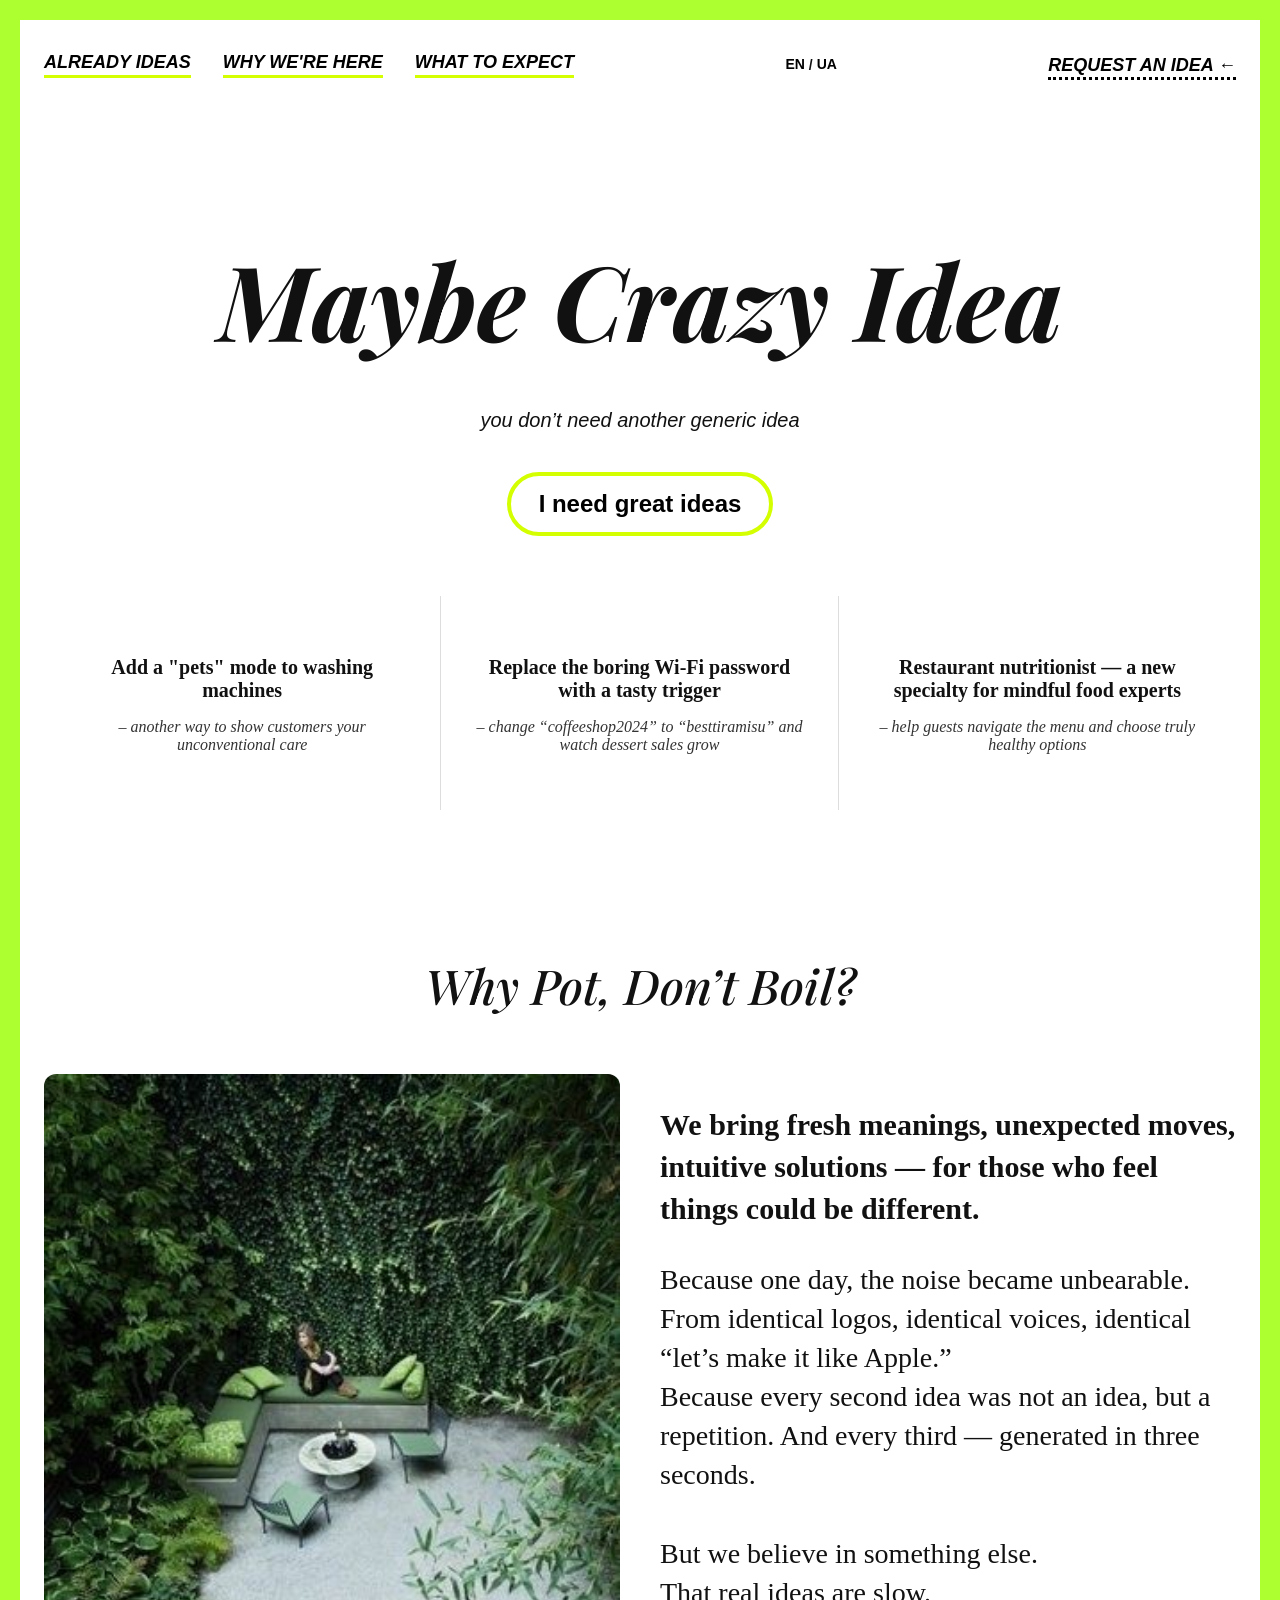
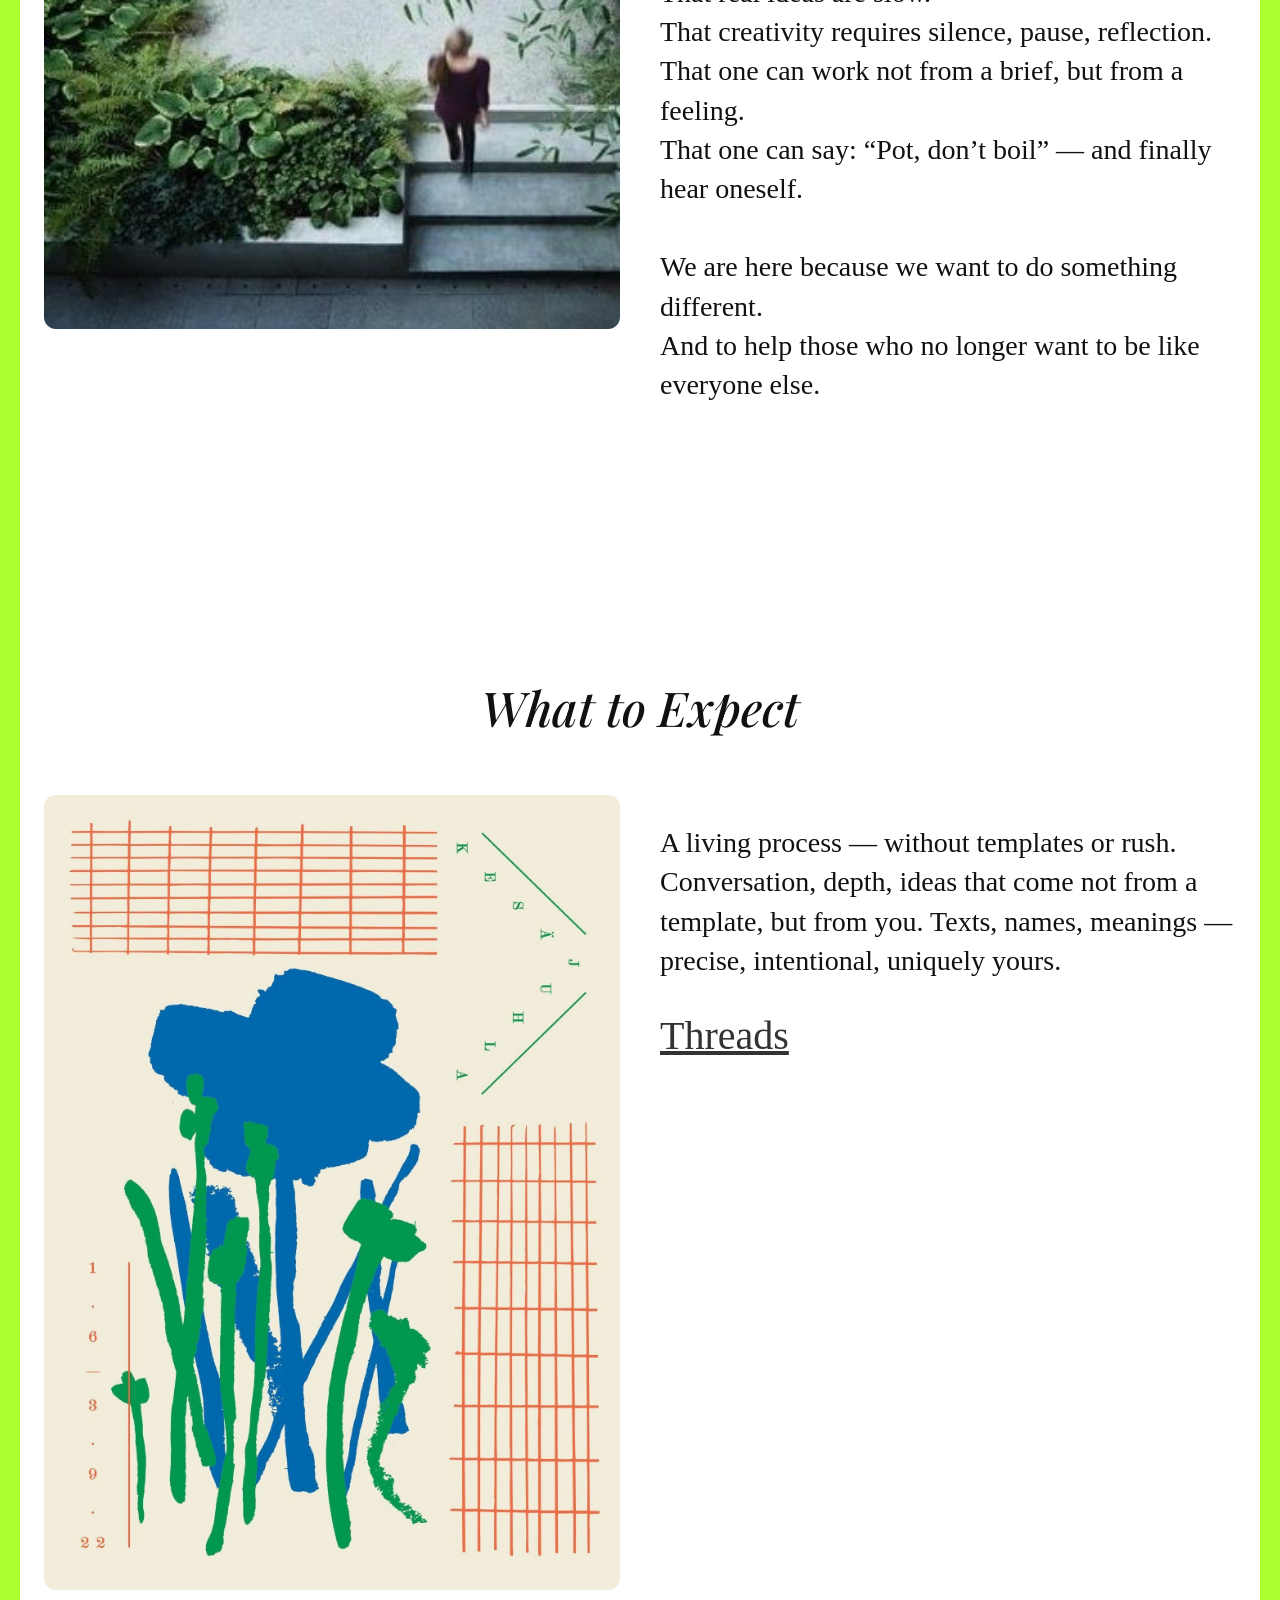
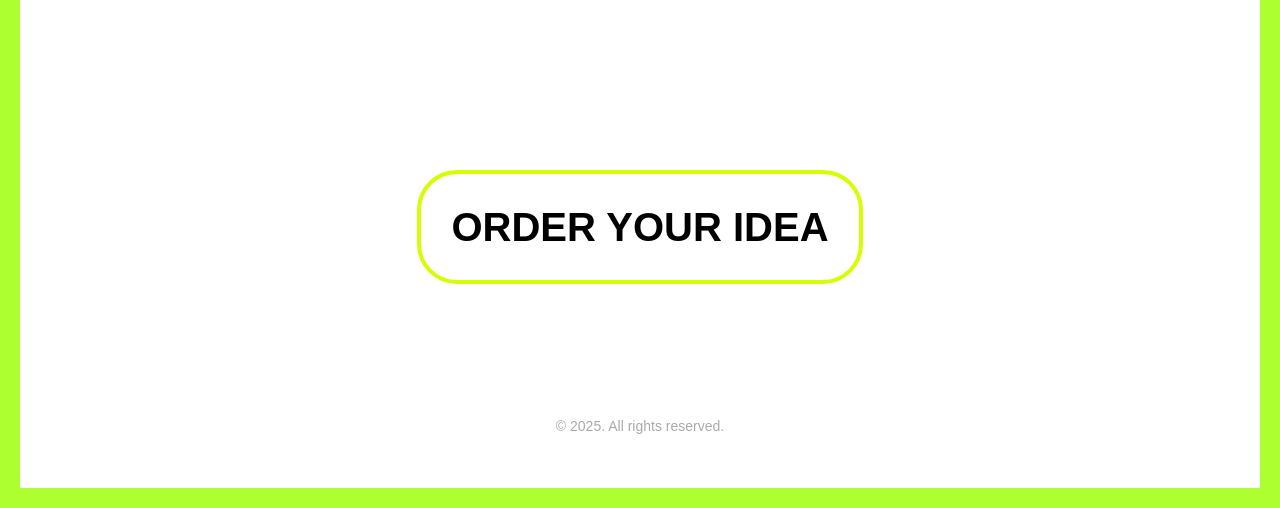
==== index.html @ 0ad3d60b "Update index.html" ====
<!DOCTYPE html>
<html lang="en">

<head>
    <meta charset="UTF-8" />
    <meta name="viewport" content="width=device-width, initial-scale=1.0" />
    <title>Pot, Don’t Boil</title>
    <link rel="stylesheet" href="normalize.css" />
    <link rel="stylesheet" href="style.css" />
    <link rel="stylesheet" href="https://cdnjs.cloudflare.com/ajax/libs/font-awesome/4.7.0/css/font-awesome.min.css" />
    <link rel="preconnect" href="https://fonts.googleapis.com" />
    <link rel="preconnect" href="https://fonts.gstatic.com" crossorigin />
    <link
        href="https://fonts.googleapis.com/css2?family=Playfair+Display:ital,wght@1,400;1,700&family=Mulish:wght@400;700;900&display=swap"
        rel="stylesheet" />
    <link rel="stylesheet" href="/Users/mariabereznaa/Downloads/Crazy.maybe.idea/English/style.css" />
    <link rel="icon" type="image/x-icon" href="/Portfolio/1.png" />
    <!-- Google tag (gtag.js) -->
    <script async src="https://www.googletagmanager.com/gtag/js?id=G-7G5XNEY357"></script>
    <script>
        window.dataLayer = window.dataLayer || [];
        function gtag() { dataLayer.push(arguments); }
        gtag('js', new Date());
        gtag('config', 'G-7G5XNEY357');
    </script>
</head>

<body>
    <div class="body-wrapper">
        <!-- NAVIGATION -->
        <nav class="nav-highlighted animate delay-1">
            <div class="nav-wrapper">
                <div class="nav-left" id="nav-links">
                    <a href="#services">Already Ideas</a>
                    <a href="#why">Why We're Here</a>
                    <a href="#how">What to Expect</a>
                </div>
                <div class="lang-switcher">
                    <a href="https://maybe-crazy-idea-en.netlify.app/" class="lang-link" data-lang="en">EN</a> /
                    <a href="https://maybe-crazy-idea-uk.netlify.app/" class="lang-link" data-lang="ua">UA</a>
                </div>
                <div class="nav-right">
                    <a href="#cta" class="cta">Request an Idea ←</a>
                </div>
                <div class="burger" onclick="toggleMenu()">
                    <span></span>
                    <span></span>
                    <span></span>
                </div>
            </div>
        </nav>
        <!-- HERO SECTION -->
        <header class="hero animate delay-2">
            <div class="hero-content">
                <h1 class="animate delay-2">Maybe Crazy Idea</h1>
                <p class="main-text animate delay-3">you don’t need another generic idea</p>
                <div class="cta"><a href="#services">I need great ideas</a></div>
            </div>
        </header>

        <!-- SOLUTIONS SECTION -->
        <section id="services">
            <div class="solutions-gallery">
                <div class="idea-box animate delay-1">
                    <p>Add a "pets" mode to washing machines</p>
                    <p>– another way to show customers your unconventional care</p>
                </div>
                <div class="idea-box animate delay-2">
                    <p>Replace the boring Wi-Fi password with a tasty trigger</p>
                    <p>– change “coffeeshop2024” to “besttiramisu” and watch dessert sales grow</p>
                </div>
                <div class="idea-box animate delay-3">
                    <p>Restaurant nutritionist — a new specialty for mindful food experts</p>
                    <p>– help guests navigate the menu and choose truly healthy options</p>
                </div>
            </div>
        </section>

        <!-- WHY SECTION -->
        <section id="why" class="quote">
            <h3 class="animate delay-1">Why Pot, Don’t Boil?</h3>
            <div class="content-box">
                <div class="image-box">
                    <img src="./Portfolio/photo1.jpeg" alt="photo" class="fade-in-img" />
                </div>
                <div class="text-box animate delay-2">
                    <p class="main">We bring fresh meanings, unexpected moves, intuitive solutions — for those who feel
                        things could be different.</p>
                    <p><span>
                            Because one day, the noise became unbearable.<br>
                            From identical logos, identical voices, identical “let’s make it like Apple.”<br>
                            Because every second idea was not an idea, but a repetition. And every third — generated in
                            three seconds.<br><br>
                            But we believe in something else.<br>
                            That real ideas are slow.<br>
                            That creativity requires silence, pause, reflection.<br>
                            That one can work not from a brief, but from a feeling.<br>
                            That one can say: “Pot, don’t boil” — and finally hear oneself.<br><br>
                            We are here because we want to do something different.<br>
                            And to help those who no longer want to be like everyone else.<br>
                        </span></p>
                </div>
            </div>
        </section>

        <!-- HOW SECTION -->
        <section id="how" class="quote">
            <h3 class="animate delay-1">What to Expect</h3>
            <div class="content-box">
                <div class="image-box">
                    <img src="./Portfolio/0943ffcb-aa36-4772-901c-c6efb327e857.jpeg" alt="photo" class="fade-in-img" />
                </div>
                <div class="text-box animate delay-2">
                    <p>A living process — without templates or rush. Conversation, depth, ideas that come not from a
                        template, but from you. Texts, names, meanings — precise, intentional, uniquely yours.</p>
                    <p><a class="linktothreds" target="_blank"
                            href="https://www.threads.com/@maybe.crazy.idea">Threads</a></p>
                </div>
            </div>
        </section>

        <!-- CONTACT SECTION -->
        <section id="contact">
            <div class="cta animate delay-2">
                <a href="#cta">Order your idea</a>
            </div>
            <div data-tf-live="01K0MAEWBSJ155NXXZTCVPHKXH"></div>
            <script src="//embed.typeform.com/next/embed.js"></script>
        </section>

        <!-- FOOTER -->
        <footer class="animate delay-3">
            <p>&copy; 2025. All rights reserved.</p>
        </footer>
    </div>

    <script src="https://ajax.googleapis.com/ajax/libs/jquery/3.7.1/jquery.min.js"></script>
    <script src="script.js"></script>
   
</body>

</html>
---- style.css ----
/* ========== GLOBAL ========== */
html {
    scroll-behavior: smooth;
}


html,
body {
    margin: 0;
    padding: 0;
    overflow-x: hidden;
    font-family: 'Georgia', sans-serif;
    background: #fff;
    color: #111;
    border: 10px solid greenyellow;
}

.body-wrapper {
    max-width: 1400px;
    margin: 0 auto;
    padding: 0 24px;
    box-sizing: border-box;
}

/* ========== NAVIGATION ========== */

.lang-switcher {
    font-weight: 700;
    font-size: 14px;
    text-transform: uppercase;
    display: flex;
    align-items: center;
    gap: 4px;
}

.lang-switcher a {
    text-decoration: none;
    color: black;
    border-bottom: 2px solid transparent;
    transition: border-color 0.3s;
}

.lang-switcher a:hover,
.lang-switcher a.active {
    border-bottom: 2px solid #ccff00;
    /* neon green highlight */
}

.nav-highlighted {
    padding: 32px 0;
    background: #fff;
    position: sticky;
    top: 0;
    z-index: 999;
}

.nav-wrapper {
    display: flex;
    justify-content: space-between;
    align-items: center;
    flex-wrap: wrap;
    width: 100%;
}

.nav-left {
    display: flex;
    flex-wrap: wrap;
    gap: 32px;
}

.nav-left a,
.nav-right a {
    font-weight: 900;
    font-style: italic;
    text-transform: uppercase;
    font-size: 18px;
    text-decoration: none;
    color: #000;
    border-bottom: 3px solid #D4FF00;
    padding-bottom: 2px;
    transition: opacity 0.3s;
}

.nav-right .cta {
    border-bottom: 3px dotted #000;
}

.nav-left a:hover,
.nav-right a:hover {
    opacity: 0.7;
}

.burger {
    display: none;
    flex-direction: column;
    cursor: pointer;
    gap: 5px;
}

.burger span {
    width: 25px;
    height: 3px;
    background-color: #000;
    display: block;
}

/* ========== HERO ========== */
/* Fade and slide up */
/* Animation keyframe */
@keyframes fadeSlideUp {
    0% {
        opacity: 0;
        transform: translateY(40px);
    }

    100% {
        opacity: 1;
        transform: translateY(0);
    }
}

/* Apply animation to hero-content */
.hero-content {
    animation: fadeSlideUp 1s ease-out forwards;
    animation-delay: 0.3s;
    opacity: 0;
    /* must be initially 0 */
}

.hero {
    padding: 60px 0 60px;
    text-align: center;
}

.hero h1 {
    font-family: 'Playfair Display', serif;
    font-weight: 700;
    font-style: italic;
    font-size: 104px;
    margin-bottom: 50px;
}

.main-text {
    font-size: 20px;
    font-weight: 400;
    margin-bottom: 40px;
    font-style: italic;
}

.cta a {
    display: inline-block;
    padding: 14px 28px;
    font-weight: bold;
    font-size: 18px;
    color: #000;
    border: 4px solid #D4FF00;
    border-radius: 40px;
    background-color: transparent;
    text-decoration: none;
    transition: all 0.3s ease;
    font-size: 24px;
}

.cta a:hover {
    background-color: #D4FF00;
    color: #000;
}

.cta-form {
    /* border: 4px solid black;
    border-radius: 40px; */

}

.wave-divider {
    width: 100%;
    overflow: hidden;
    line-height: 0;
    background: transparent;
}

.animated-wave {
    display: block;
    width: 100%;
    height: 150px;
}

.wave-path {
    fill: blueviolet;
    /* white fill */
    stroke: #000000;
    /* black outline */
    stroke-width: 8px;
    transition: d 1.2s ease-in-out;
}

/* ========== SOLUTIONS SECTION ========== */
#features {
    margin: 80px 0;
}

.solutions-gallery {
    display: grid;
    grid-template-columns: repeat(auto-fit, minmax(300px, 1fr));
}

.idea-box {
    padding: 40px 30px;
    font-family: 'Georgia', serif;
    font-size: 18px;
    border-right: 1px solid #ddd;
    text-align: center;
    font-style: normal;
}

.idea-box:last-child {
    border-right: none;
}

.idea-box p:first-child {
    font-weight: 700;
    font-size: 20px;
    margin-bottom: 10px;
}

.idea-box p:last-child {
    font-style: italic;
    font-size: 16px;
    color: #333;
}

/* ========== QUOTE / IMAGE + TEXT SECTION ========== */
.quote {
    padding: 100px 0;
}

.quote h3 {
    font-family: Playfair Display;
    font-size: 48px;
    font-weight: 500;
    font-style: italic;
    text-align: center;
    margin-bottom: 60px;
}

.content-box {
    display: flex;
    gap: 40px;
    flex-wrap: wrap;
    justify-content: center;
    align-items: flex-start;

}

.image-box {
    flex: 1 1 40%;
    min-width: 300px;
}

.image-box img {
    width: 100%;
    border-radius: 12px;
    display: block;
}

.text-box .main {
    font-size: 30px;
    line-height: 1.4;
    font-weight: 700;
}

.text-box {
    flex: 1 1 40%;
    font-weight: 500;
    font-size: 28px;
    font-style: normal;
    line-height: 1.4;
    font-family: 'Georgia';

}

.linktothreds {
    color: #333;
    font-size: 40px;
}

.linktothreds:hover {
    color: #D4FF00;
    border-radius: 20px;
    padding: 10px;
}

/* ========== CONTACT ========== */
#contact {
    text-align: center;
    padding: 80px 0;
}

#contact .cta a {
    font-size: 40px;
    text-transform: uppercase;
    padding: 30px;
}

/* ========== FOOTER ========== */
footer {
    text-align: center;
    padding: 40px 0;
    font-size: 14px;
    color: #aaa;
}

/* ========== RESPONSIVE ========== */
@media (max-width: 768px) {
    .nav-left {
        flex-direction: column;
        width: 100%;
        display: none;
        margin-top: 10px;
    }

    .nav-left.active {
        display: flex;
    }

    .burger {
        display: flex;
    }

    .hero h1 {
        font-size: 42px;
    }

    .content-box {
        flex-direction: column;
    }
}

@keyframes fadeInUp {
    0% {
        opacity: 0;
        transform: translateY(30px);
    }

    100% {
        opacity: 1;
        transform: translateY(0);
    }
}

.animate {
    opacity: 0;
    animation: fadeInUp 0.8s ease-out forwards;
}

.animate.delay-1 {
    animation-delay: 0.2s;
}

.animate.delay-2 {
    animation-delay: 0.4s;
}

.animate.delay-3 {
    animation-delay: 0.6s;
}

.fade-in-img {
    opacity: 0;
    transition: opacity 1s ease;
}

.fade-in-img.visible {
    opacity: 1;
}
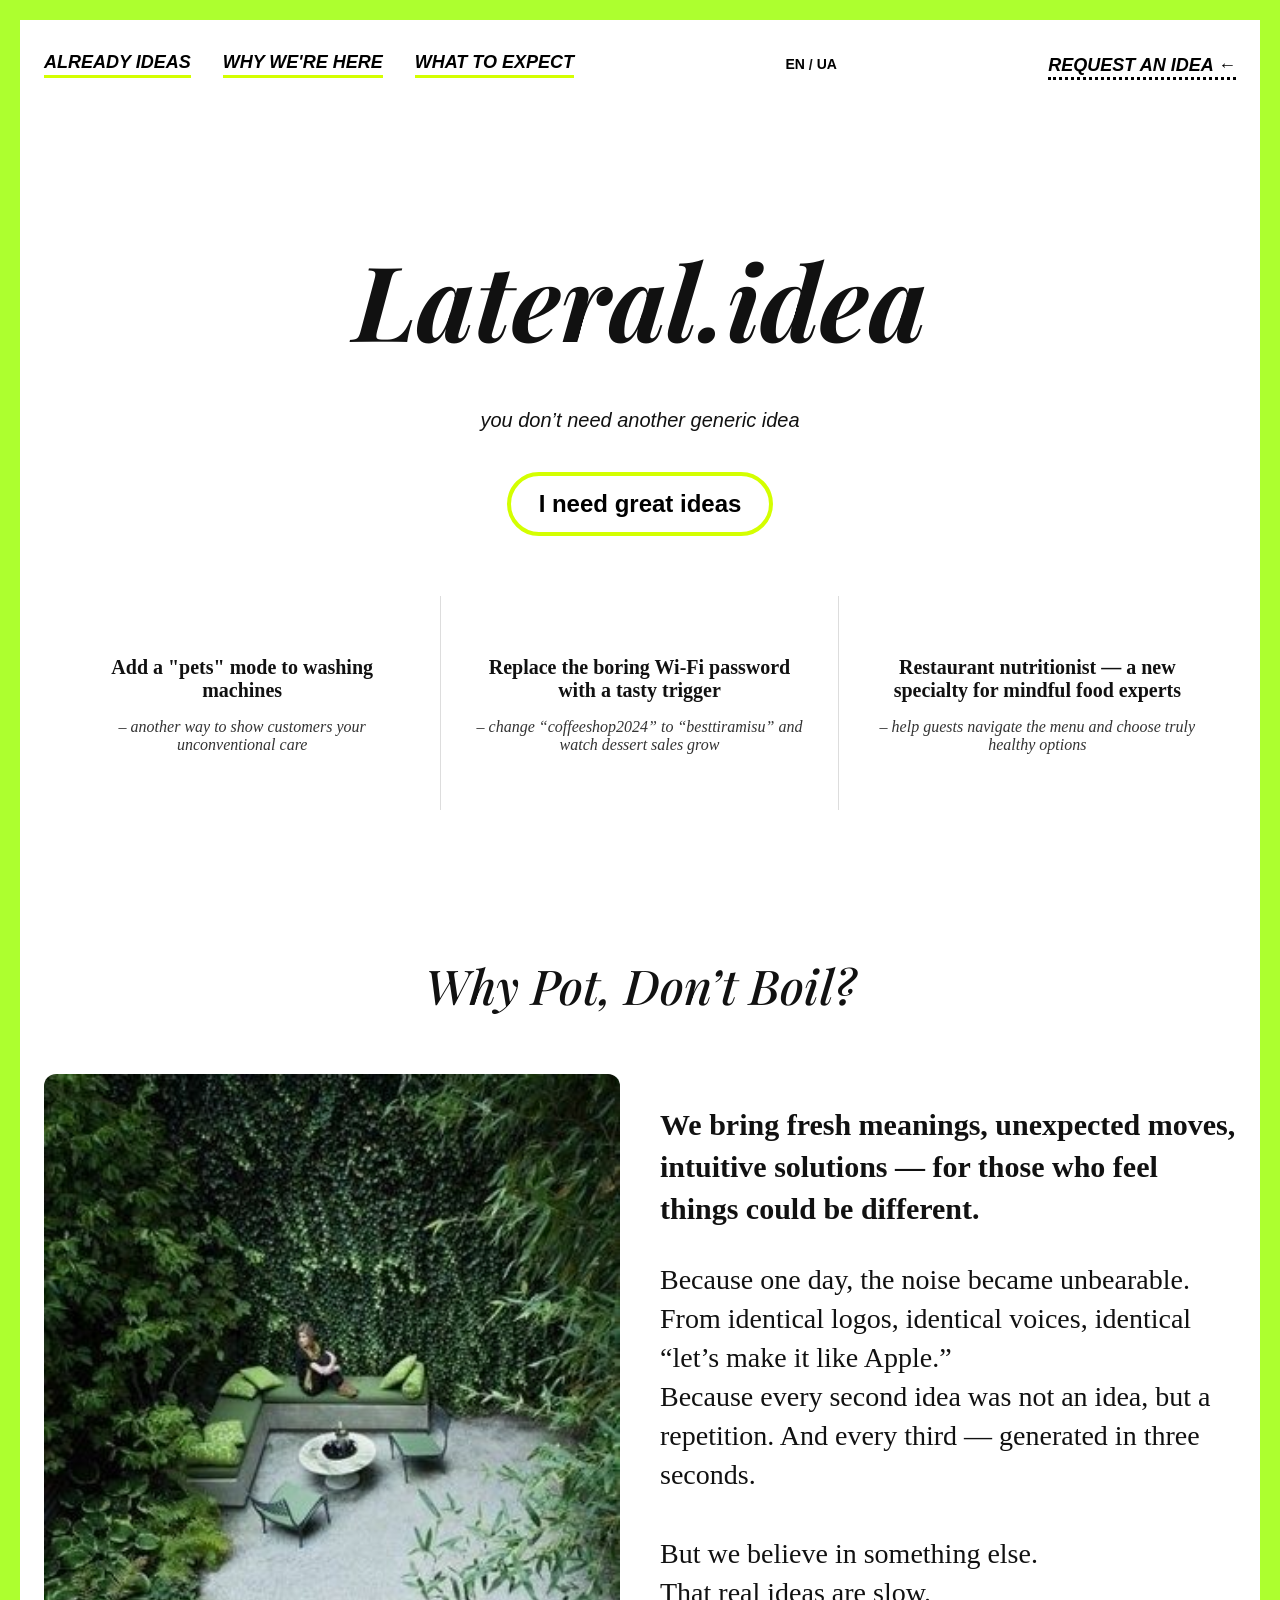
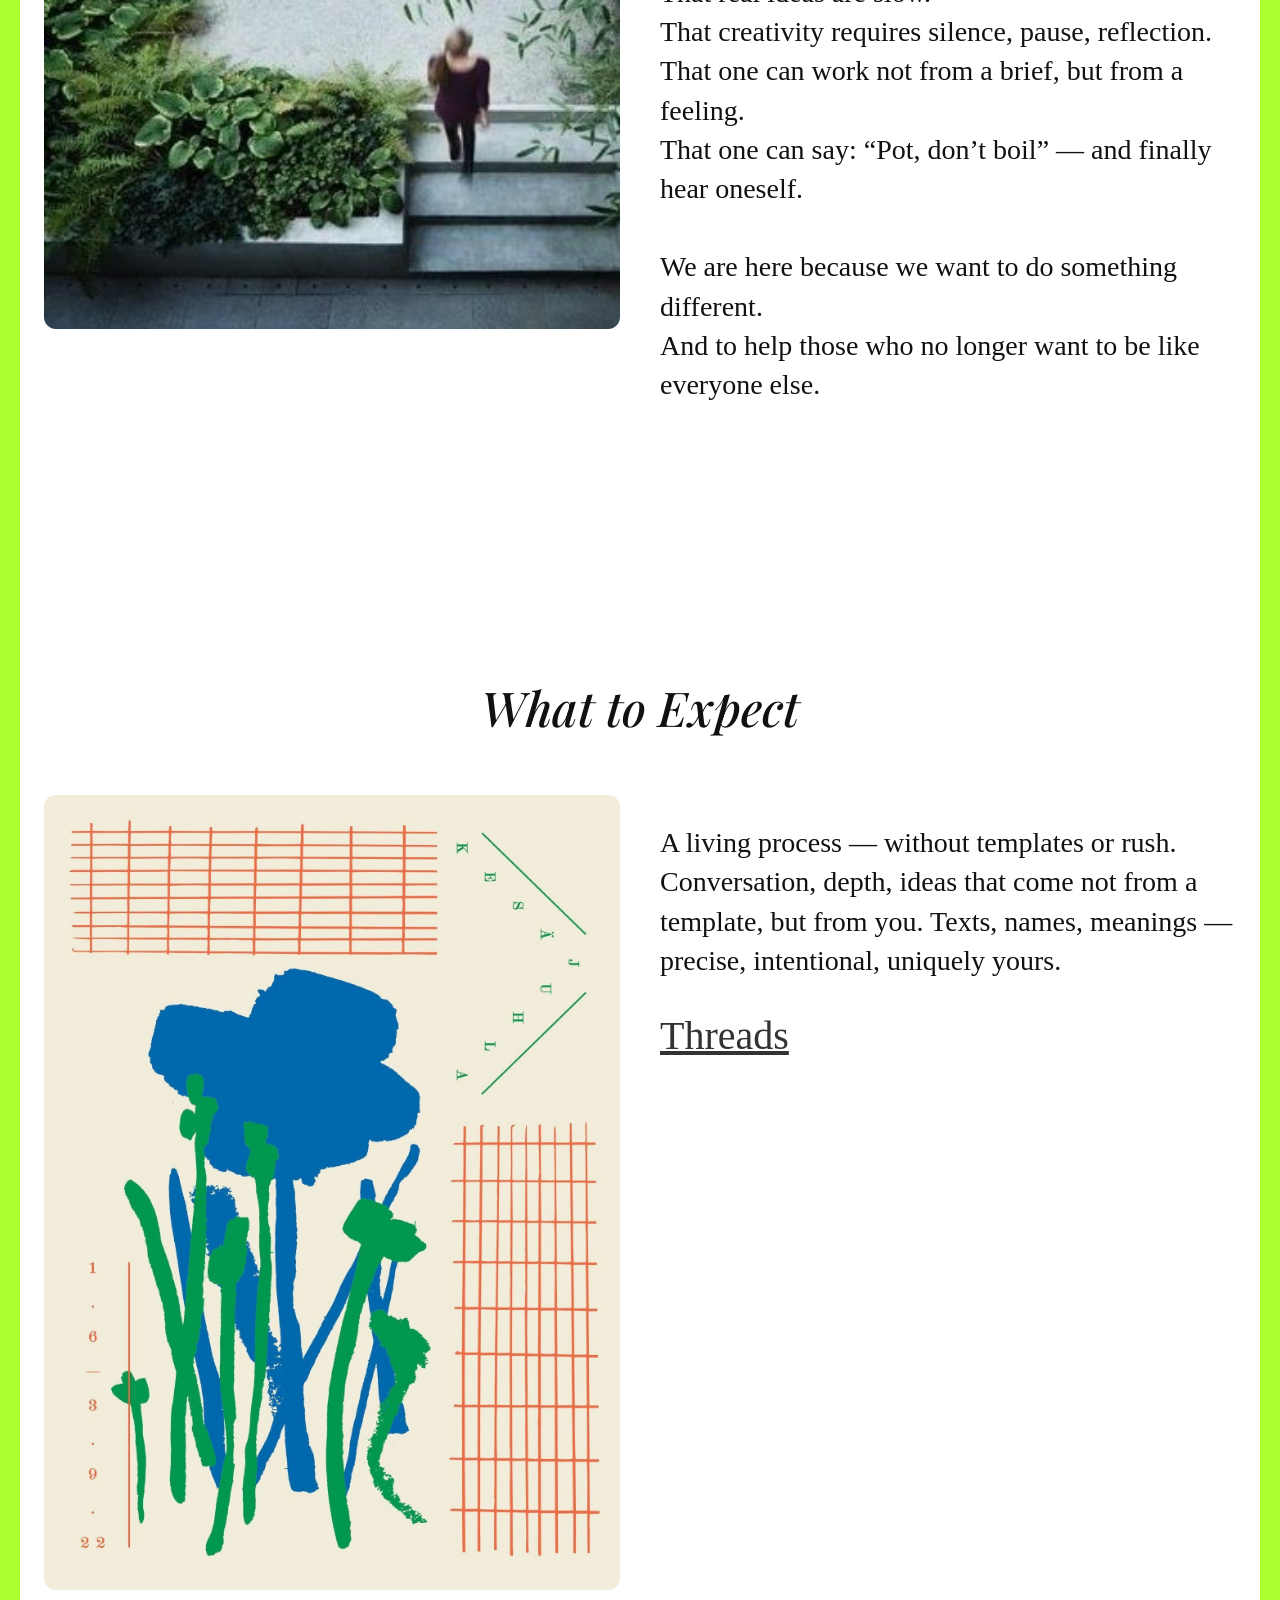
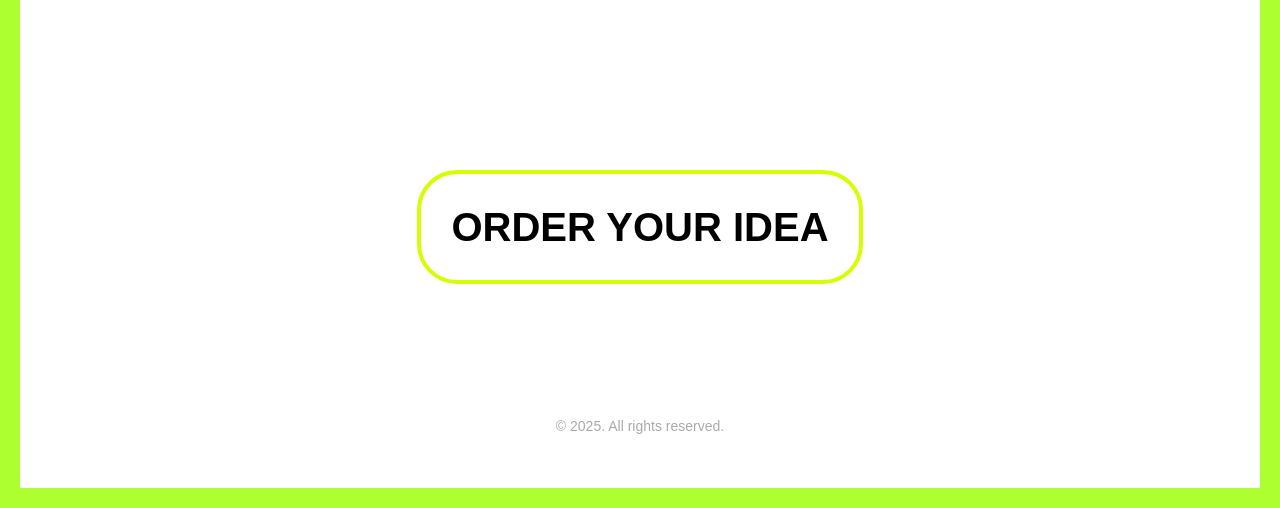
==== commit 2414d49d: "Update index.html" ====
--- a/index.html
+++ b/index.html
@@ -52,7 +52,7 @@
         <!-- HERO SECTION -->
         <header class="hero animate delay-2">
             <div class="hero-content">
-                <h1 class="animate delay-2">Maybe Crazy Idea</h1>
+                <h1 class="animate delay-2">Lateral.idea</h1>
                 <p class="main-text animate delay-3">you don’t need another generic idea</p>
                 <div class="cta"><a href="#services">I need great ideas</a></div>
             </div>
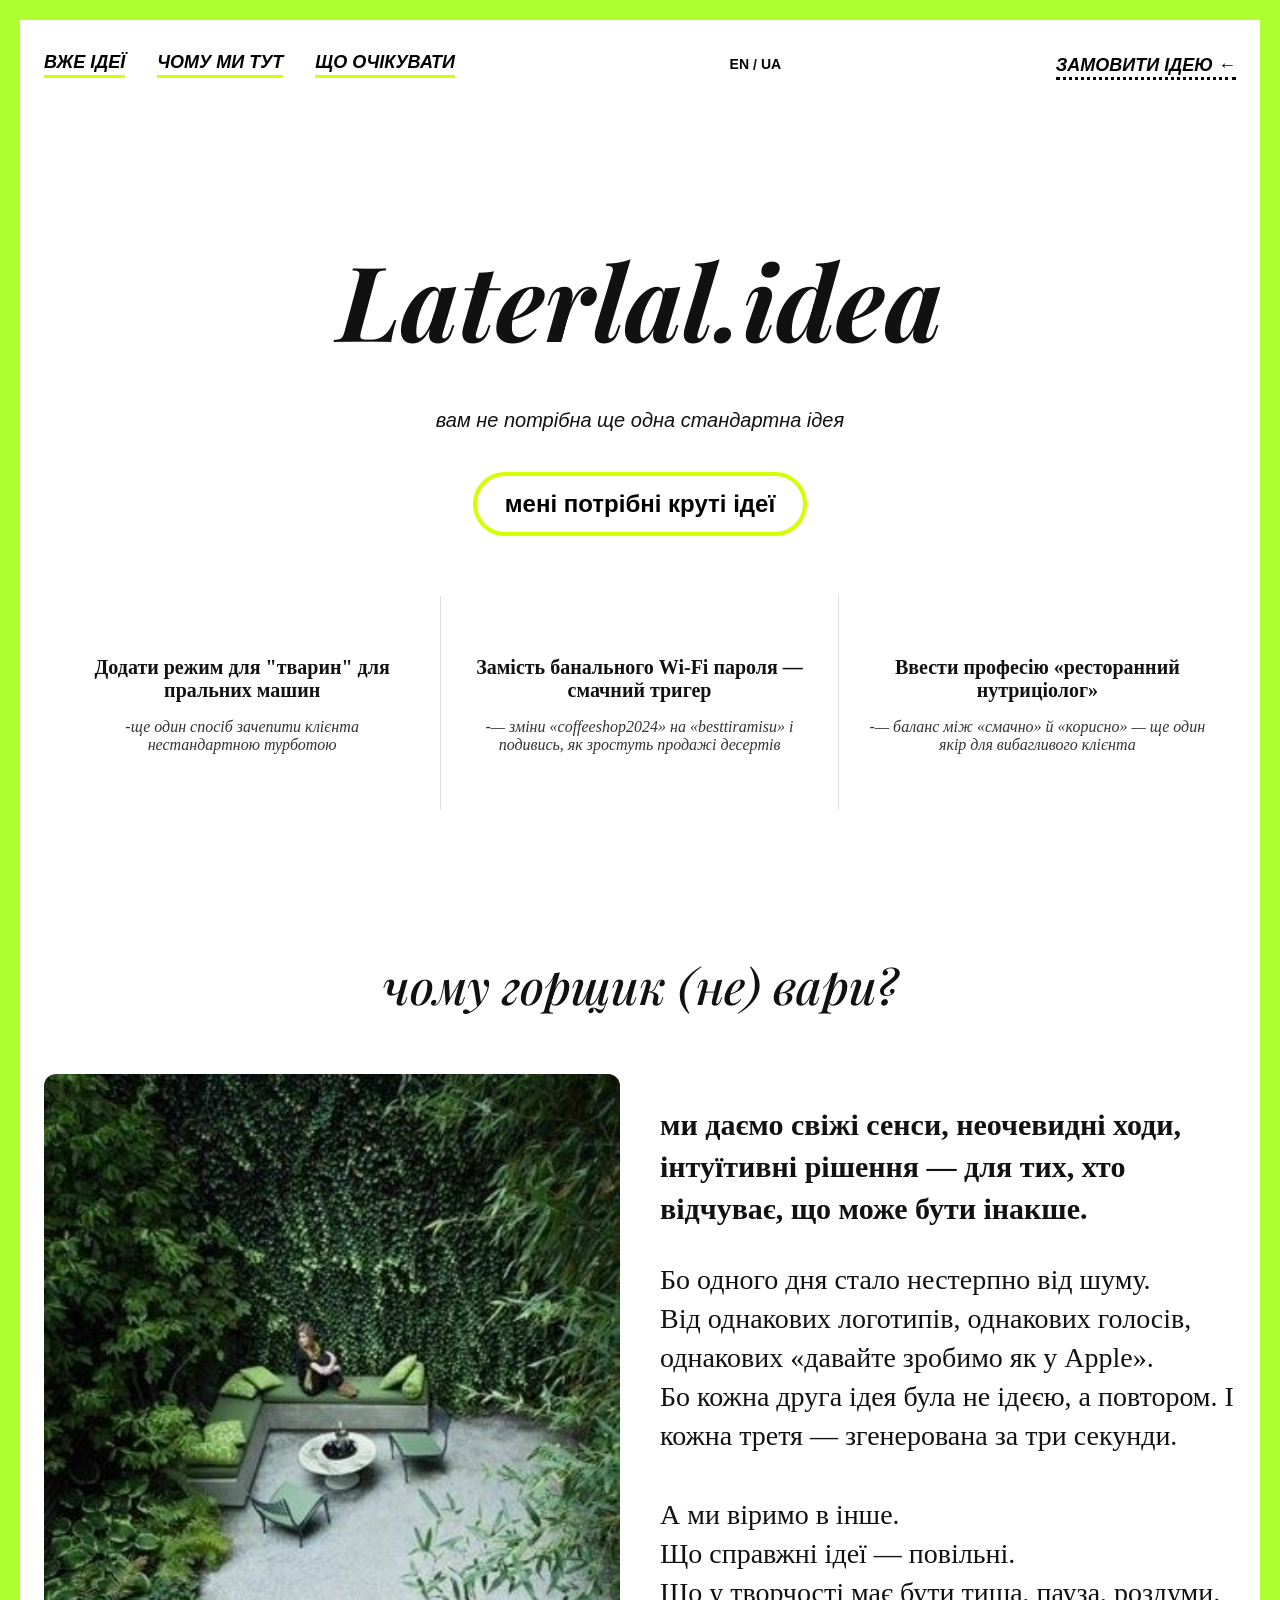
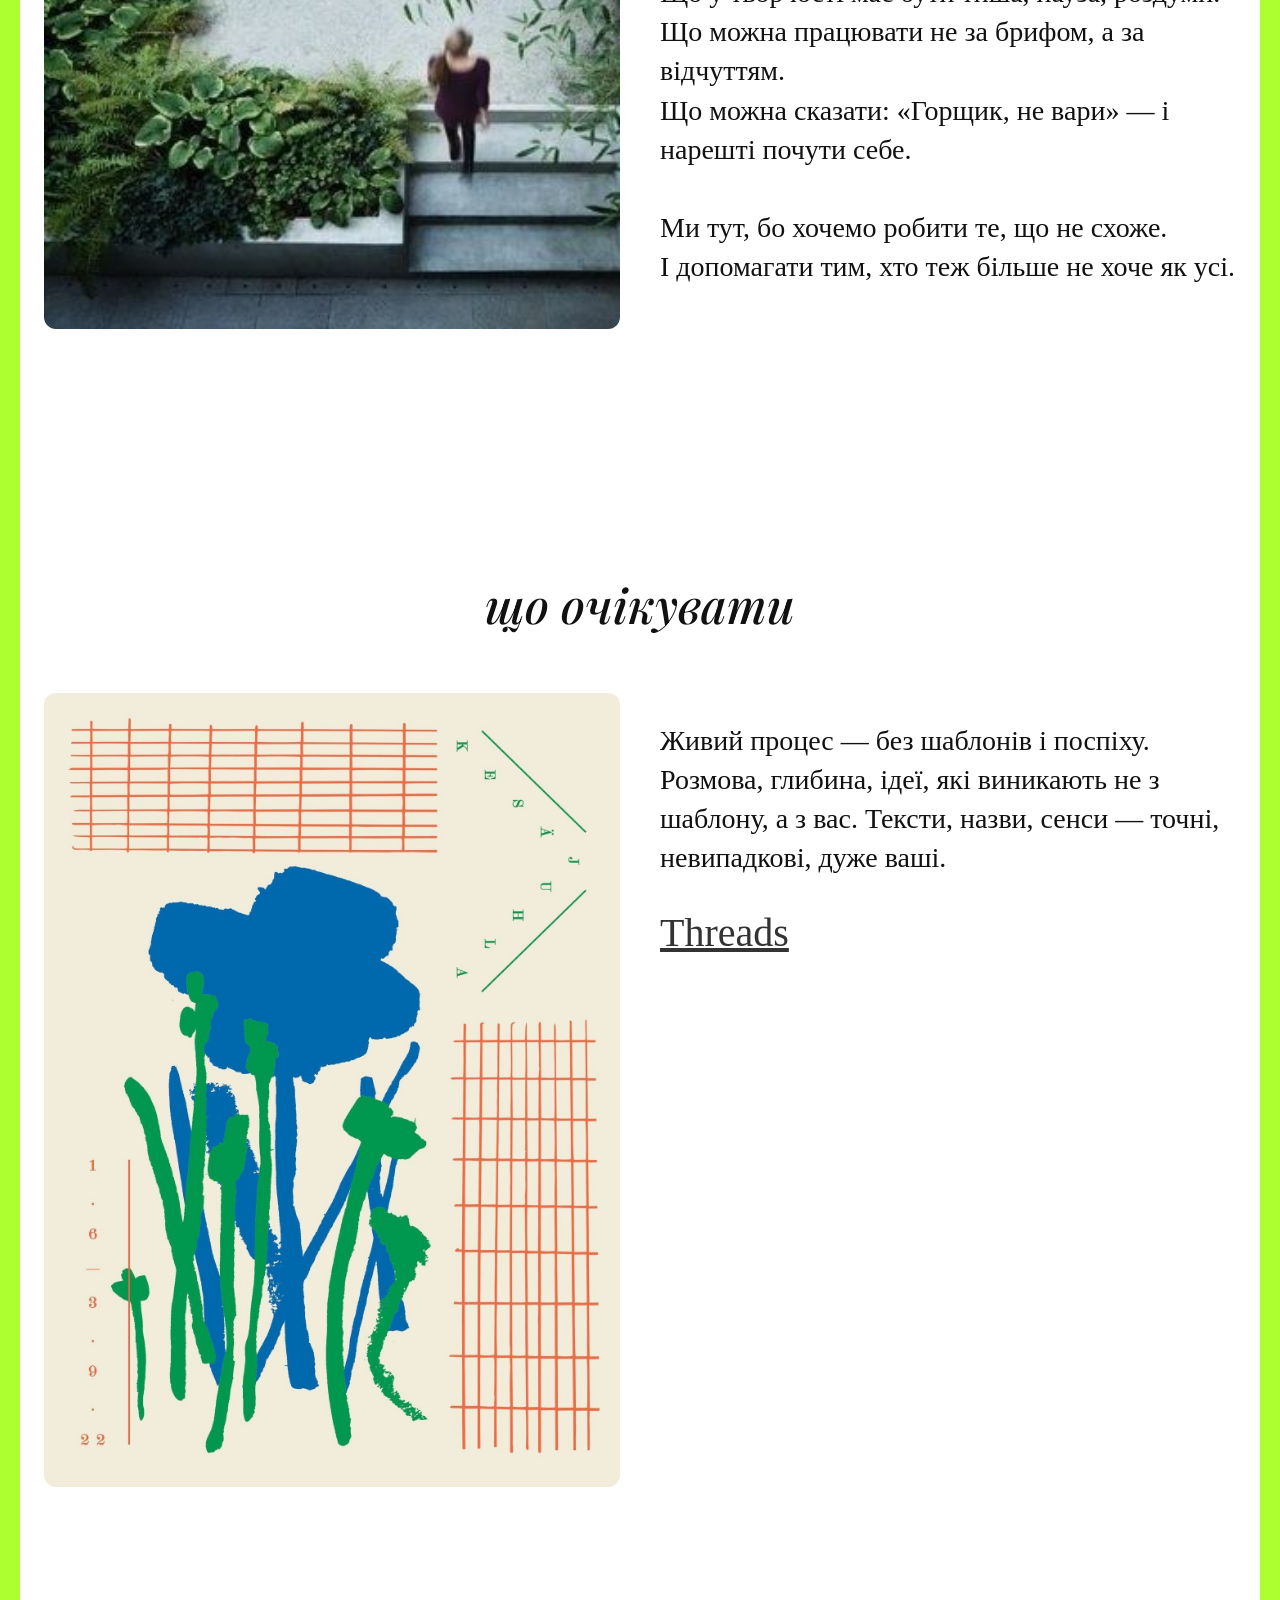
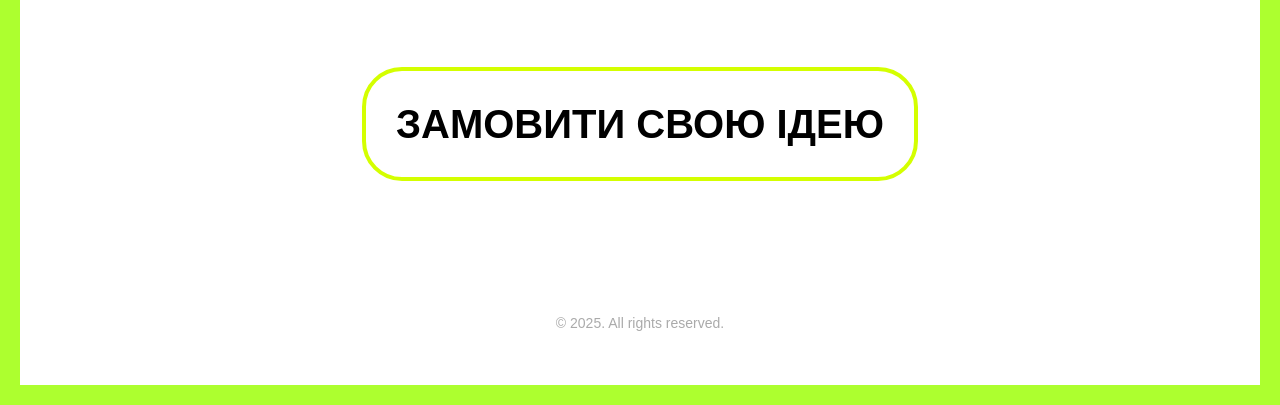
==== commit ba2fd47d: "Update index.html" ====
--- a/index.html
+++ b/index.html
@@ -1,19 +1,18 @@
 <!DOCTYPE html>
-<html lang="en">
+<html lang="uk">
 
 <head>
-    <meta charset="UTF-8" />
-    <meta name="viewport" content="width=device-width, initial-scale=1.0" />
-    <title>Pot, Don’t Boil</title>
-    <link rel="stylesheet" href="normalize.css" />
-    <link rel="stylesheet" href="style.css" />
-    <link rel="stylesheet" href="https://cdnjs.cloudflare.com/ajax/libs/font-awesome/4.7.0/css/font-awesome.min.css" />
-    <link rel="preconnect" href="https://fonts.googleapis.com" />
-    <link rel="preconnect" href="https://fonts.gstatic.com" crossorigin />
+    <meta charset="UTF-8">
+    <meta name="viewport" content="width=device-width, initial-scale=1.0">
+    <title>горщик (не) вари</title>
+    <link rel="stylesheet" href="normalize.css">
+    <link rel="stylesheet" href="https://cdnjs.cloudflare.com/ajax/libs/font-awesome/4.7.0/css/font-awesome.min.css">
+    <link rel="preconnect" href="https://fonts.googleapis.com">
+    <link rel="preconnect" href="https://fonts.gstatic.com" crossorigin>
     <link
         href="https://fonts.googleapis.com/css2?family=Playfair+Display:ital,wght@1,400;1,700&family=Mulish:wght@400;700;900&display=swap"
-        rel="stylesheet" />
-    <link rel="stylesheet" href="/Users/mariabereznaa/Downloads/Crazy.maybe.idea/English/style.css" />
+        rel="stylesheet">
+    <link rel="stylesheet" href="style.css">
     <link rel="icon" type="image/x-icon" href="/Portfolio/1.png" />
     <!-- Google tag (gtag.js) -->
     <script async src="https://www.googletagmanager.com/gtag/js?id=G-7G5XNEY357"></script>
@@ -24,6 +23,7 @@
         gtag('config', 'G-7G5XNEY357');
     </script>
 </head>
+</head>
 
 <body>
     <div class="body-wrapper">
@@ -31,16 +31,16 @@
         <nav class="nav-highlighted animate delay-1">
             <div class="nav-wrapper">
                 <div class="nav-left" id="nav-links">
-                    <a href="#services">Already Ideas</a>
-                    <a href="#why">Why We're Here</a>
-                    <a href="#how">What to Expect</a>
+                    <a href="#services">вже ідеї</a>
+                    <a href="#why">чому ми тут</a>
+                    <a href="#how">що очікувати</a>
                 </div>
-                <div class="lang-switcher">
+             <div class="lang-switcher">
                     <a href="https://maybe-crazy-idea-en.netlify.app/" class="lang-link" data-lang="en">EN</a> /
                     <a href="https://maybe-crazy-idea-uk.netlify.app/" class="lang-link" data-lang="ua">UA</a>
                 </div>
                 <div class="nav-right">
-                    <a href="#cta" class="cta">Request an Idea ←</a>
+                    <a href="#cta" class="cta">замовити ідею ←</a>
                 </div>
                 <div class="burger" onclick="toggleMenu()">
                     <span></span>
@@ -49,12 +49,13 @@
                 </div>
             </div>
         </nav>
+
         <!-- HERO SECTION -->
         <header class="hero animate delay-2">
             <div class="hero-content">
-                <h1 class="animate delay-2">Lateral.idea</h1>
-                <p class="main-text animate delay-3">you don’t need another generic idea</p>
-                <div class="cta"><a href="#services">I need great ideas</a></div>
+                <h1 class="animate delay-2">Laterlal.idea</h1>
+                <p class="main-text animate delay-3">вам не потрібна ще одна стандартна ідея</p>
+                <div class="cta"><a href="#services">мені потрібні круті ідеї</a></div>
             </div>
         </header>
 
@@ -62,57 +63,57 @@
         <section id="services">
             <div class="solutions-gallery">
                 <div class="idea-box animate delay-1">
-                    <p>Add a "pets" mode to washing machines</p>
-                    <p>– another way to show customers your unconventional care</p>
+                    <p>Додати режим для "тварин" для пральних машин</p>
+                    <p>-ще один спосіб зачепити клієнта нестандартною турботою</p>
                 </div>
                 <div class="idea-box animate delay-2">
-                    <p>Replace the boring Wi-Fi password with a tasty trigger</p>
-                    <p>– change “coffeeshop2024” to “besttiramisu” and watch dessert sales grow</p>
+                    <p>Замість банального Wi-Fi пароля — смачний тригер</p>
+                    <p>-— зміни «coffeeshop2024» на «besttiramisu» і подивись, як зростуть продажі десертів</p>
                 </div>
                 <div class="idea-box animate delay-3">
-                    <p>Restaurant nutritionist — a new specialty for mindful food experts</p>
-                    <p>– help guests navigate the menu and choose truly healthy options</p>
+                    <p>Ввести професію «ресторанний нутриціолог»</p>
+                    <p>-— баланс між «смачно» й «корисно» — ще один якір для вибагливого клієнта</p>
                 </div>
             </div>
         </section>
 
         <!-- WHY SECTION -->
         <section id="why" class="quote">
-            <h3 class="animate delay-1">Why Pot, Don’t Boil?</h3>
+            <h3 class="animate delay-1">чому горщик (не) вари?</h3>
             <div class="content-box">
                 <div class="image-box">
                     <img src="./Portfolio/photo1.jpeg" alt="photo" class="fade-in-img" />
                 </div>
                 <div class="text-box animate delay-2">
-                    <p class="main">We bring fresh meanings, unexpected moves, intuitive solutions — for those who feel
-                        things could be different.</p>
-                    <p><span>
-                            Because one day, the noise became unbearable.<br>
-                            From identical logos, identical voices, identical “let’s make it like Apple.”<br>
-                            Because every second idea was not an idea, but a repetition. And every third — generated in
-                            three seconds.<br><br>
-                            But we believe in something else.<br>
-                            That real ideas are slow.<br>
-                            That creativity requires silence, pause, reflection.<br>
-                            That one can work not from a brief, but from a feeling.<br>
-                            That one can say: “Pot, don’t boil” — and finally hear oneself.<br><br>
-                            We are here because we want to do something different.<br>
-                            And to help those who no longer want to be like everyone else.<br>
-                        </span></p>
+                    <p class="main">ми даємо свіжі сенси, неочевидні ходи, інтуїтивні рішення — для тих, хто відчуває,
+                        що може бути
+                        інакше.</p>
+                    <p><span>Бо
+                            одного дня стало нестерпно від шуму.<br>Від однакових логотипів, однакових голосів,
+                            однакових «давайте зробимо як у
+                            Apple».<br>Бо кожна друга ідея була не ідеєю, а повтором. І кожна третя — згенерована за три
+                            секунди.<br><br>А ми
+                            віримо в інше.<br>Що справжні ідеї — повільні.<br>Що у творчості має бути тиша, пауза,
+                            роздуми.<br>Що можна
+                            працювати не за брифом, а за відчуттям.<br>Що можна сказати: «Горщик, не вари» — і нарешті
+                            почути себе.<br><br>Ми
+                            тут, бо хочемо робити те, що не схоже.<br>І допомагати тим, хто теж більше не хоче як
+                            усі.<br></span></p>
                 </div>
             </div>
         </section>
 
         <!-- HOW SECTION -->
         <section id="how" class="quote">
-            <h3 class="animate delay-1">What to Expect</h3>
+            <h3 class="animate delay-1">що очікувати</h3>
             <div class="content-box">
                 <div class="image-box">
                     <img src="./Portfolio/0943ffcb-aa36-4772-901c-c6efb327e857.jpeg" alt="photo" class="fade-in-img" />
                 </div>
                 <div class="text-box animate delay-2">
-                    <p>A living process — without templates or rush. Conversation, depth, ideas that come not from a
-                        template, but from you. Texts, names, meanings — precise, intentional, uniquely yours.</p>
+                    <p>Живий процес — без шаблонів і поспіху. Розмова, глибина, ідеї, які виникають не з шаблону, а з
+                        вас.
+                        Тексти, назви, сенси — точні, невипадкові, дуже ваші.</p>
                     <p><a class="linktothreds" target="_blank"
                             href="https://www.threads.com/@maybe.crazy.idea">Threads</a></p>
                 </div>
@@ -122,10 +123,9 @@
         <!-- CONTACT SECTION -->
         <section id="contact">
             <div class="cta animate delay-2">
-                <a href="#cta">Order your idea</a>
+                <a href="#cta">Замовити свою ідею</a>
+                <div id="cta" class="cta-form" data-tf-live="01JXQATDWZ0HKBRX70EZ4WW7P7"></div>
             </div>
-            <div data-tf-live="01K0MAEWBSJ155NXXZTCVPHKXH"></div>
-            <script src="//embed.typeform.com/next/embed.js"></script>
         </section>
 
         <!-- FOOTER -->
@@ -135,8 +135,8 @@
     </div>
 
     <script src="https://ajax.googleapis.com/ajax/libs/jquery/3.7.1/jquery.min.js"></script>
+    <script src="//embed.typeform.com/next/embed.js"></script>
     <script src="script.js"></script>
-   
 </body>
 
 </html>
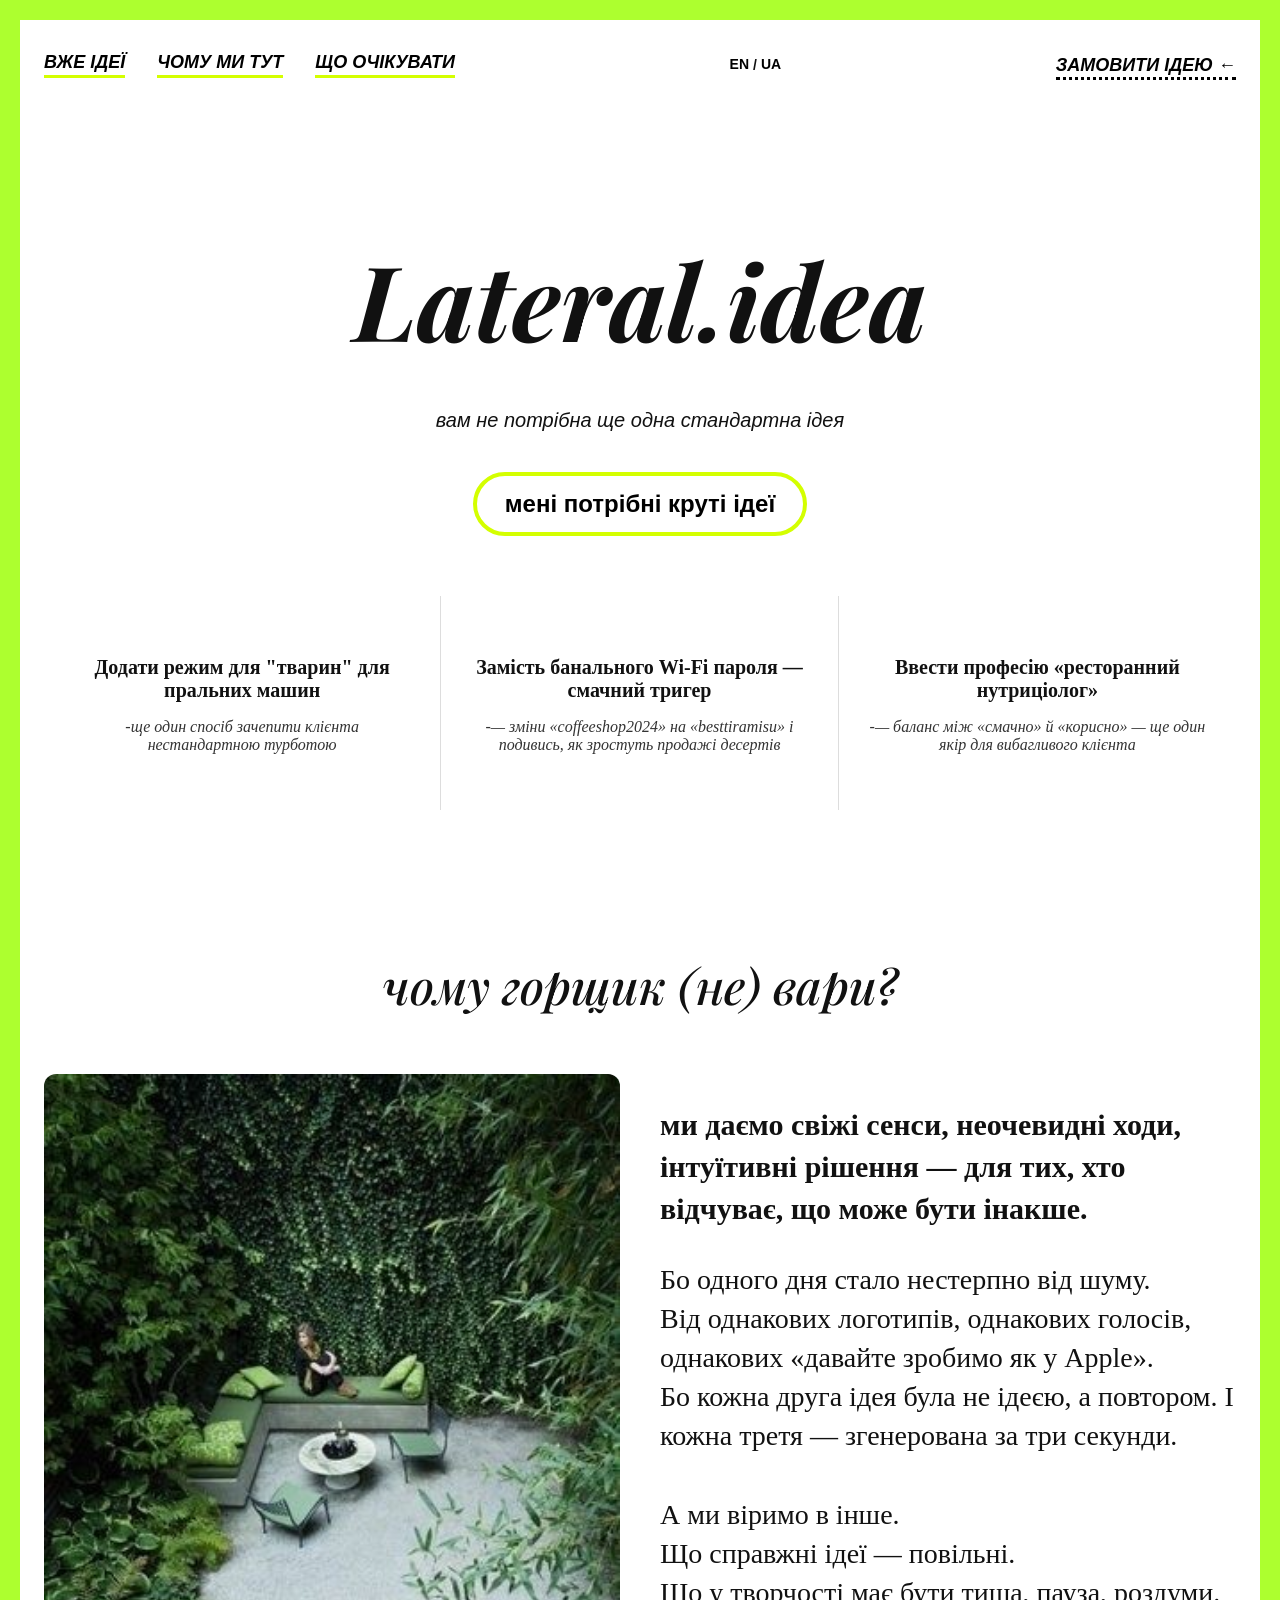
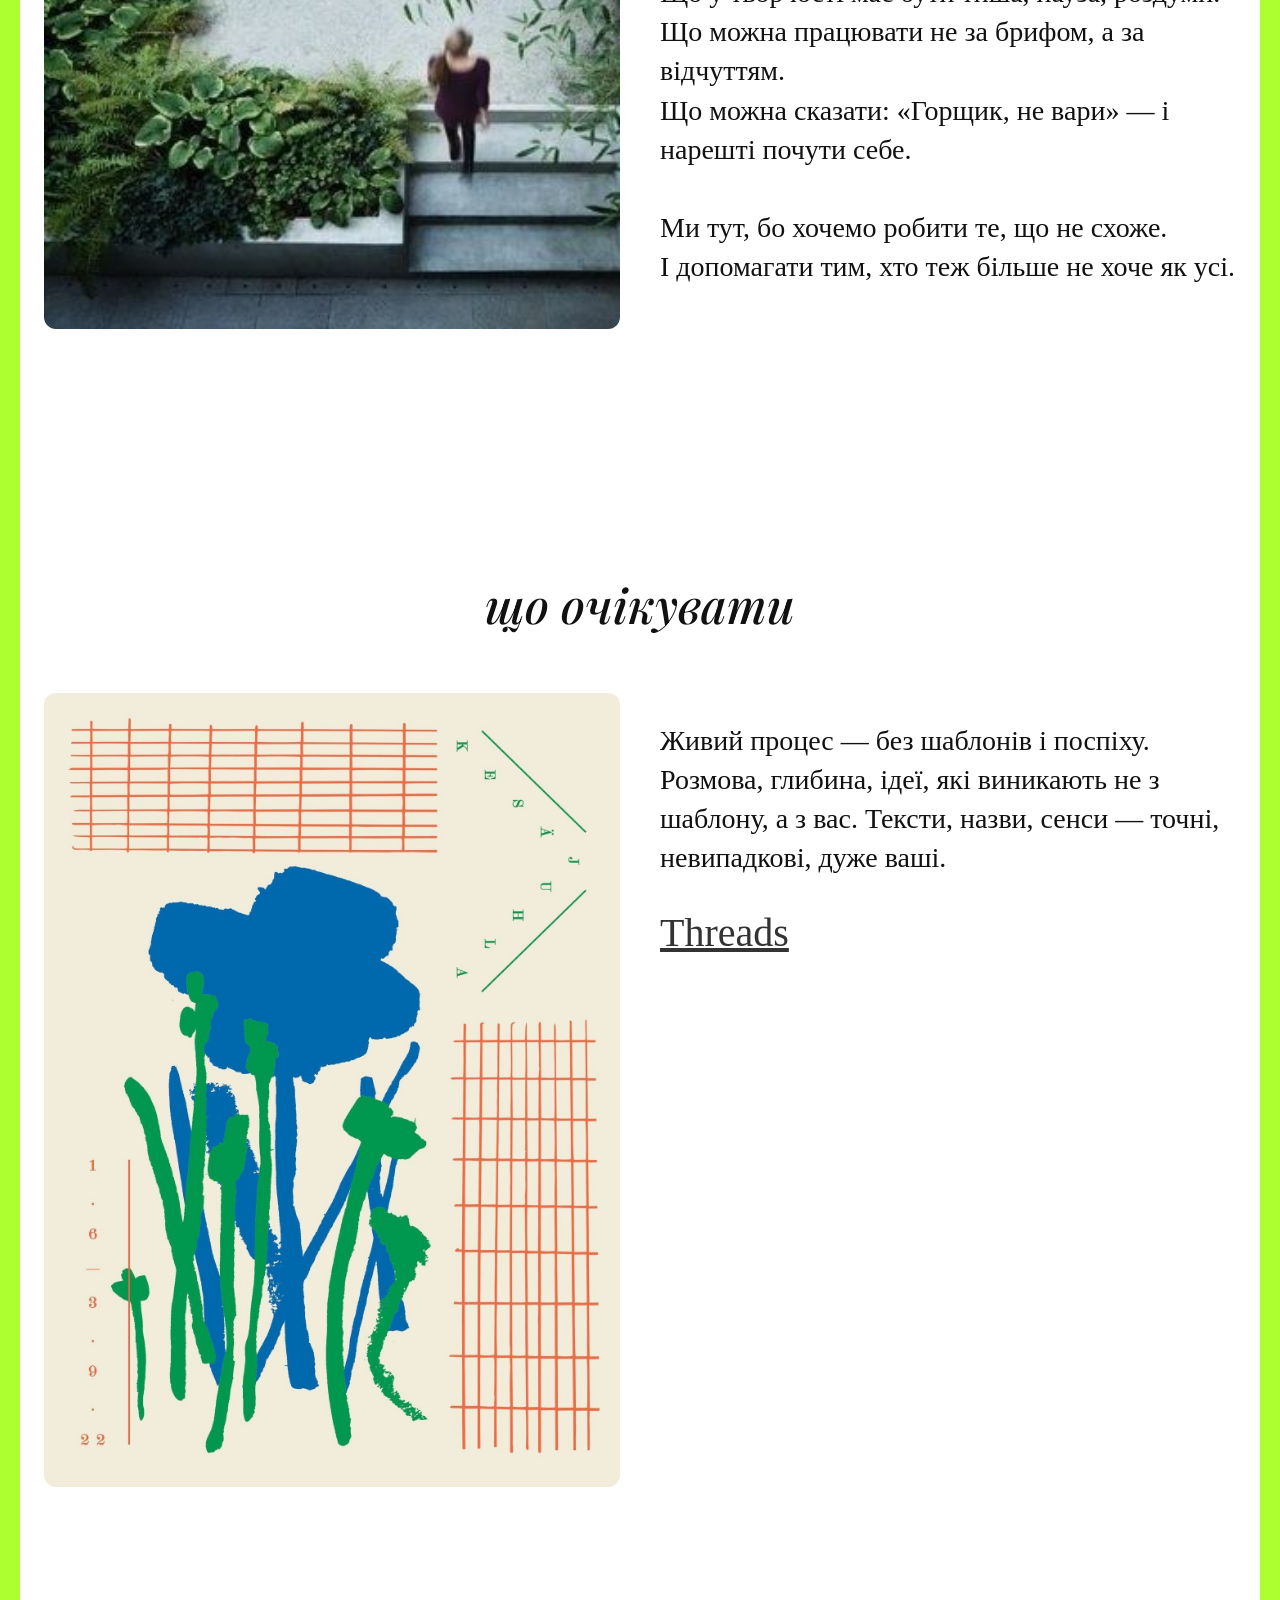
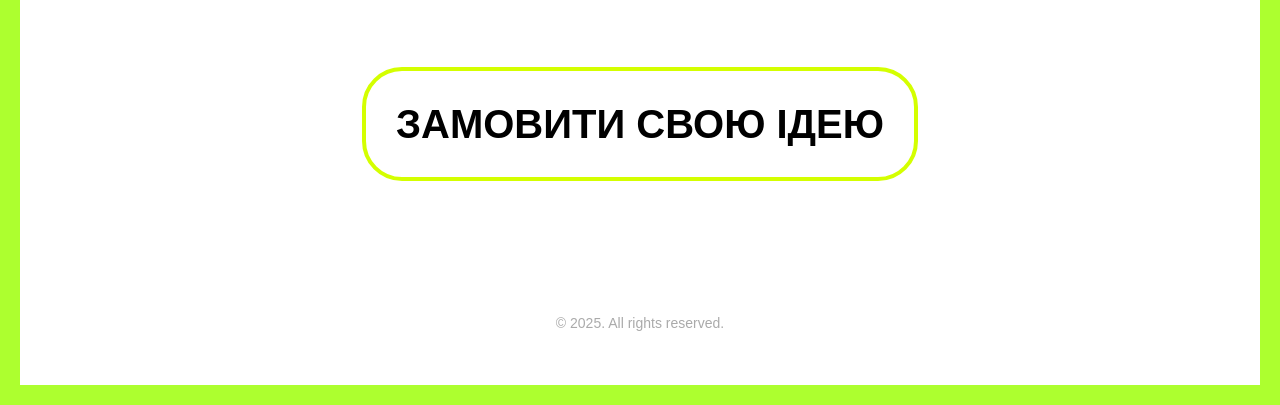
==== commit 76dc19c6: "Update index.html" ====
--- a/index.html
+++ b/index.html
@@ -4,7 +4,7 @@
 <head>
     <meta charset="UTF-8">
     <meta name="viewport" content="width=device-width, initial-scale=1.0">
-    <title>горщик (не) вари</title>
+    <title>Lateral.idea</title>
     <link rel="stylesheet" href="normalize.css">
     <link rel="stylesheet" href="https://cdnjs.cloudflare.com/ajax/libs/font-awesome/4.7.0/css/font-awesome.min.css">
     <link rel="preconnect" href="https://fonts.googleapis.com">
@@ -53,7 +53,7 @@
         <!-- HERO SECTION -->
         <header class="hero animate delay-2">
             <div class="hero-content">
-                <h1 class="animate delay-2">Laterlal.idea</h1>
+                <h1 class="animate delay-2">Lateral.idea</h1>
                 <p class="main-text animate delay-3">вам не потрібна ще одна стандартна ідея</p>
                 <div class="cta"><a href="#services">мені потрібні круті ідеї</a></div>
             </div>
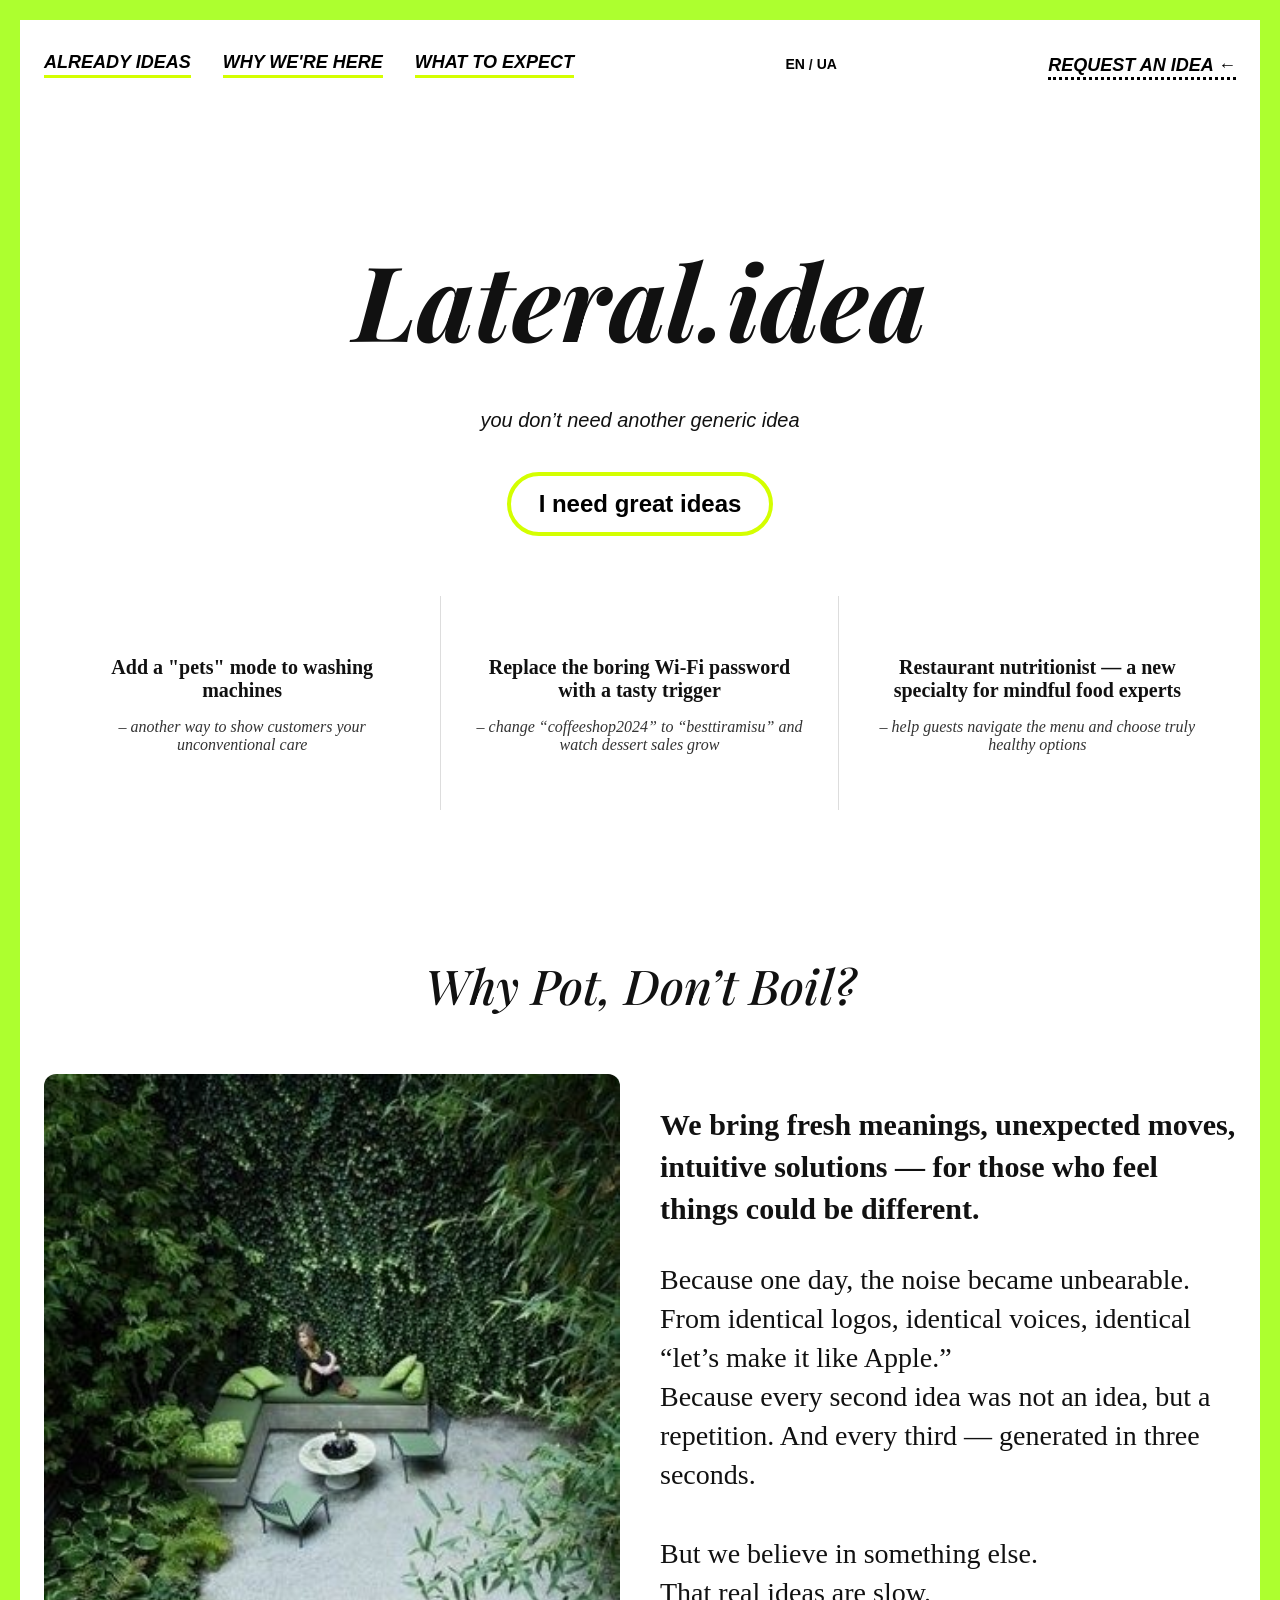
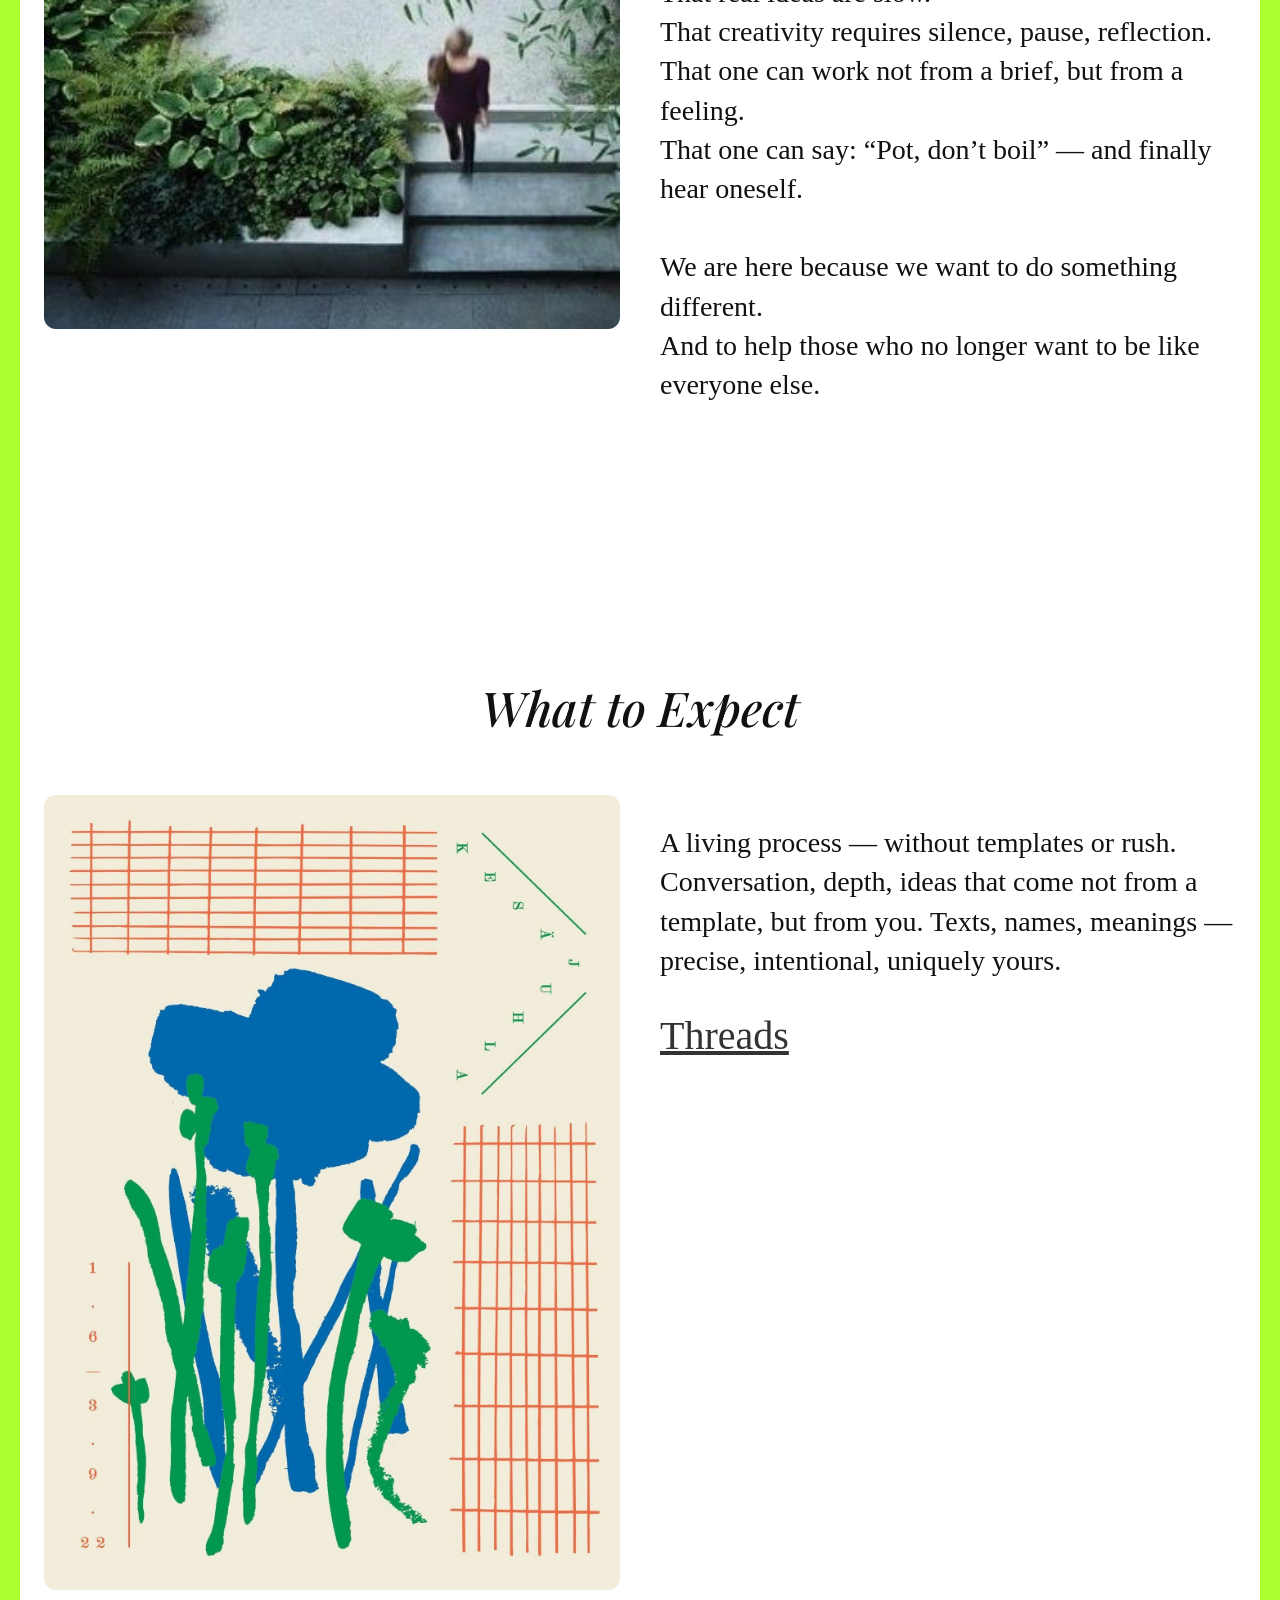
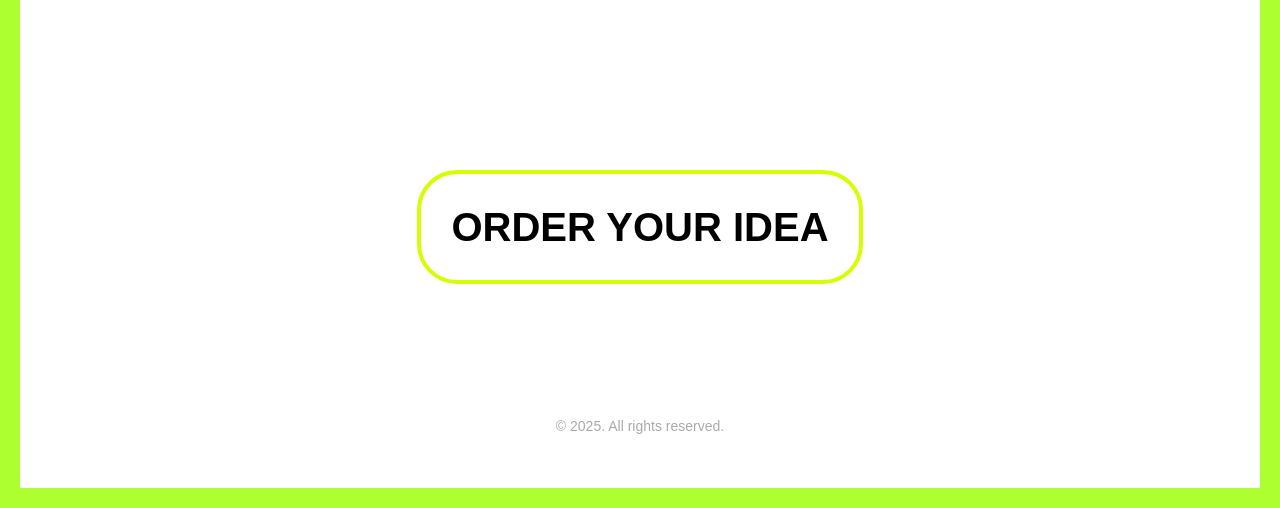
==== commit 455291c3: "Update index.html" ====
--- a/index.html
+++ b/index.html
@@ -1,18 +1,19 @@
 <!DOCTYPE html>
-<html lang="uk">
+<html lang="en">
 
 <head>
-    <meta charset="UTF-8">
-    <meta name="viewport" content="width=device-width, initial-scale=1.0">
+    <meta charset="UTF-8" />
+    <meta name="viewport" content="width=device-width, initial-scale=1.0" />
     <title>Lateral.idea</title>
-    <link rel="stylesheet" href="normalize.css">
-    <link rel="stylesheet" href="https://cdnjs.cloudflare.com/ajax/libs/font-awesome/4.7.0/css/font-awesome.min.css">
-    <link rel="preconnect" href="https://fonts.googleapis.com">
-    <link rel="preconnect" href="https://fonts.gstatic.com" crossorigin>
+    <link rel="stylesheet" href="normalize.css" />
+    <link rel="stylesheet" href="style.css" />
+    <link rel="stylesheet" href="https://cdnjs.cloudflare.com/ajax/libs/font-awesome/4.7.0/css/font-awesome.min.css" />
+    <link rel="preconnect" href="https://fonts.googleapis.com" />
+    <link rel="preconnect" href="https://fonts.gstatic.com" crossorigin />
     <link
         href="https://fonts.googleapis.com/css2?family=Playfair+Display:ital,wght@1,400;1,700&family=Mulish:wght@400;700;900&display=swap"
-        rel="stylesheet">
-    <link rel="stylesheet" href="style.css">
+        rel="stylesheet" />
+    <link rel="stylesheet" href="/Users/mariabereznaa/Downloads/Crazy.maybe.idea/English/style.css" />
     <link rel="icon" type="image/x-icon" href="/Portfolio/1.png" />
     <!-- Google tag (gtag.js) -->
     <script async src="https://www.googletagmanager.com/gtag/js?id=G-7G5XNEY357"></script>
@@ -23,7 +24,6 @@
         gtag('config', 'G-7G5XNEY357');
     </script>
 </head>
-</head>
 
 <body>
     <div class="body-wrapper">
@@ -31,16 +31,16 @@
         <nav class="nav-highlighted animate delay-1">
             <div class="nav-wrapper">
                 <div class="nav-left" id="nav-links">
-                    <a href="#services">вже ідеї</a>
-                    <a href="#why">чому ми тут</a>
-                    <a href="#how">що очікувати</a>
+                    <a href="#services">Already Ideas</a>
+                    <a href="#why">Why We're Here</a>
+                    <a href="#how">What to Expect</a>
                 </div>
-             <div class="lang-switcher">
+                <div class="lang-switcher">
                     <a href="https://maybe-crazy-idea-en.netlify.app/" class="lang-link" data-lang="en">EN</a> /
                     <a href="https://maybe-crazy-idea-uk.netlify.app/" class="lang-link" data-lang="ua">UA</a>
                 </div>
                 <div class="nav-right">
-                    <a href="#cta" class="cta">замовити ідею ←</a>
+                    <a href="#cta" class="cta">Request an Idea ←</a>
                 </div>
                 <div class="burger" onclick="toggleMenu()">
                     <span></span>
@@ -49,13 +49,12 @@
                 </div>
             </div>
         </nav>
-
         <!-- HERO SECTION -->
         <header class="hero animate delay-2">
             <div class="hero-content">
                 <h1 class="animate delay-2">Lateral.idea</h1>
-                <p class="main-text animate delay-3">вам не потрібна ще одна стандартна ідея</p>
-                <div class="cta"><a href="#services">мені потрібні круті ідеї</a></div>
+                <p class="main-text animate delay-3">you don’t need another generic idea</p>
+                <div class="cta"><a href="#services">I need great ideas</a></div>
             </div>
         </header>
 
@@ -63,57 +62,57 @@
         <section id="services">
             <div class="solutions-gallery">
                 <div class="idea-box animate delay-1">
-                    <p>Додати режим для "тварин" для пральних машин</p>
-                    <p>-ще один спосіб зачепити клієнта нестандартною турботою</p>
+                    <p>Add a "pets" mode to washing machines</p>
+                    <p>– another way to show customers your unconventional care</p>
                 </div>
                 <div class="idea-box animate delay-2">
-                    <p>Замість банального Wi-Fi пароля — смачний тригер</p>
-                    <p>-— зміни «coffeeshop2024» на «besttiramisu» і подивись, як зростуть продажі десертів</p>
+                    <p>Replace the boring Wi-Fi password with a tasty trigger</p>
+                    <p>– change “coffeeshop2024” to “besttiramisu” and watch dessert sales grow</p>
                 </div>
                 <div class="idea-box animate delay-3">
-                    <p>Ввести професію «ресторанний нутриціолог»</p>
-                    <p>-— баланс між «смачно» й «корисно» — ще один якір для вибагливого клієнта</p>
+                    <p>Restaurant nutritionist — a new specialty for mindful food experts</p>
+                    <p>– help guests navigate the menu and choose truly healthy options</p>
                 </div>
             </div>
         </section>
 
         <!-- WHY SECTION -->
         <section id="why" class="quote">
-            <h3 class="animate delay-1">чому горщик (не) вари?</h3>
+            <h3 class="animate delay-1">Why Pot, Don’t Boil?</h3>
             <div class="content-box">
                 <div class="image-box">
                     <img src="./Portfolio/photo1.jpeg" alt="photo" class="fade-in-img" />
                 </div>
                 <div class="text-box animate delay-2">
-                    <p class="main">ми даємо свіжі сенси, неочевидні ходи, інтуїтивні рішення — для тих, хто відчуває,
-                        що може бути
-                        інакше.</p>
-                    <p><span>Бо
-                            одного дня стало нестерпно від шуму.<br>Від однакових логотипів, однакових голосів,
-                            однакових «давайте зробимо як у
-                            Apple».<br>Бо кожна друга ідея була не ідеєю, а повтором. І кожна третя — згенерована за три
-                            секунди.<br><br>А ми
-                            віримо в інше.<br>Що справжні ідеї — повільні.<br>Що у творчості має бути тиша, пауза,
-                            роздуми.<br>Що можна
-                            працювати не за брифом, а за відчуттям.<br>Що можна сказати: «Горщик, не вари» — і нарешті
-                            почути себе.<br><br>Ми
-                            тут, бо хочемо робити те, що не схоже.<br>І допомагати тим, хто теж більше не хоче як
-                            усі.<br></span></p>
+                    <p class="main">We bring fresh meanings, unexpected moves, intuitive solutions — for those who feel
+                        things could be different.</p>
+                    <p><span>
+                            Because one day, the noise became unbearable.<br>
+                            From identical logos, identical voices, identical “let’s make it like Apple.”<br>
+                            Because every second idea was not an idea, but a repetition. And every third — generated in
+                            three seconds.<br><br>
+                            But we believe in something else.<br>
+                            That real ideas are slow.<br>
+                            That creativity requires silence, pause, reflection.<br>
+                            That one can work not from a brief, but from a feeling.<br>
+                            That one can say: “Pot, don’t boil” — and finally hear oneself.<br><br>
+                            We are here because we want to do something different.<br>
+                            And to help those who no longer want to be like everyone else.<br>
+                        </span></p>
                 </div>
             </div>
         </section>
 
         <!-- HOW SECTION -->
         <section id="how" class="quote">
-            <h3 class="animate delay-1">що очікувати</h3>
+            <h3 class="animate delay-1">What to Expect</h3>
             <div class="content-box">
                 <div class="image-box">
                     <img src="./Portfolio/0943ffcb-aa36-4772-901c-c6efb327e857.jpeg" alt="photo" class="fade-in-img" />
                 </div>
                 <div class="text-box animate delay-2">
-                    <p>Живий процес — без шаблонів і поспіху. Розмова, глибина, ідеї, які виникають не з шаблону, а з
-                        вас.
-                        Тексти, назви, сенси — точні, невипадкові, дуже ваші.</p>
+                    <p>A living process — without templates or rush. Conversation, depth, ideas that come not from a
+                        template, but from you. Texts, names, meanings — precise, intentional, uniquely yours.</p>
                     <p><a class="linktothreds" target="_blank"
                             href="https://www.threads.com/@maybe.crazy.idea">Threads</a></p>
                 </div>
@@ -123,9 +122,10 @@
         <!-- CONTACT SECTION -->
         <section id="contact">
             <div class="cta animate delay-2">
-                <a href="#cta">Замовити свою ідею</a>
-                <div id="cta" class="cta-form" data-tf-live="01JXQATDWZ0HKBRX70EZ4WW7P7"></div>
+                <a href="#cta">Order your idea</a>
             </div>
+            <div data-tf-live="01K0MAEWBSJ155NXXZTCVPHKXH"></div>
+            <script src="//embed.typeform.com/next/embed.js"></script>
         </section>
 
         <!-- FOOTER -->
@@ -135,8 +135,8 @@
     </div>
 
     <script src="https://ajax.googleapis.com/ajax/libs/jquery/3.7.1/jquery.min.js"></script>
-    <script src="//embed.typeform.com/next/embed.js"></script>
     <script src="script.js"></script>
+   
 </body>
 
 </html>
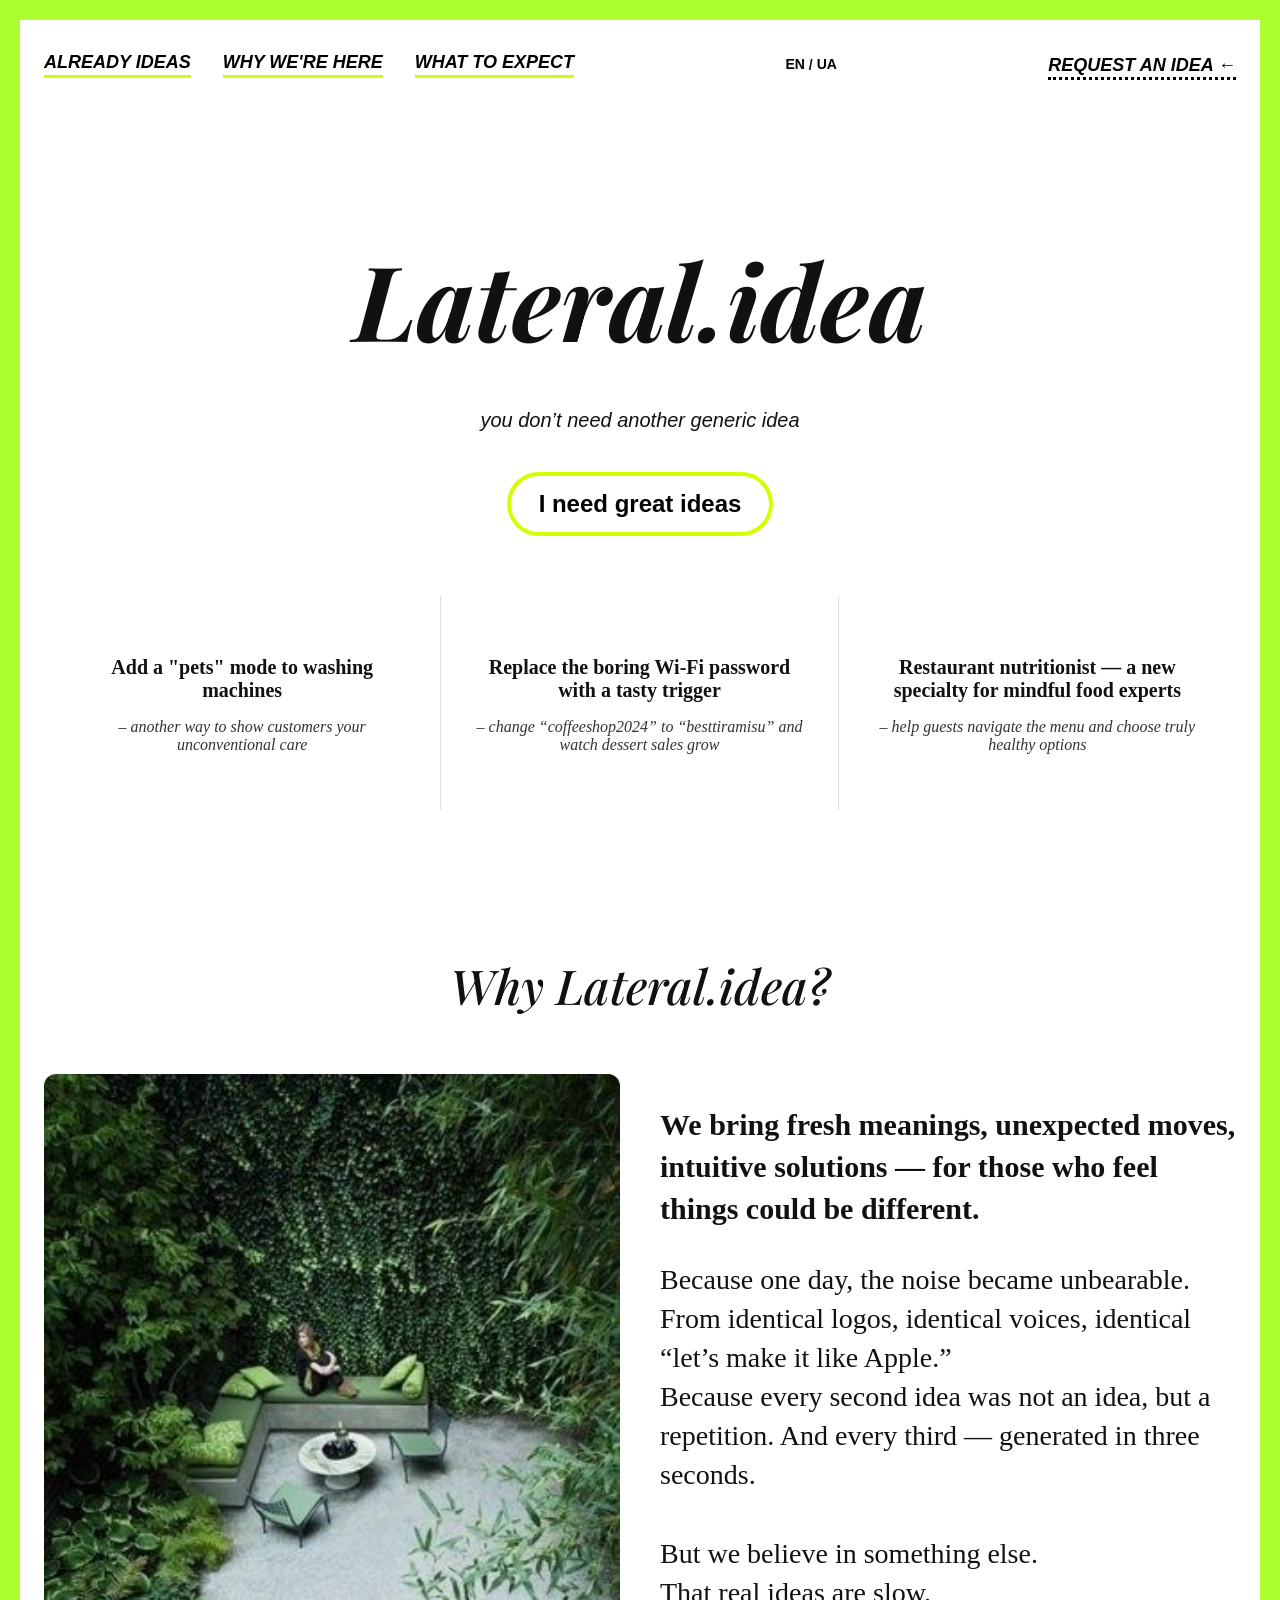
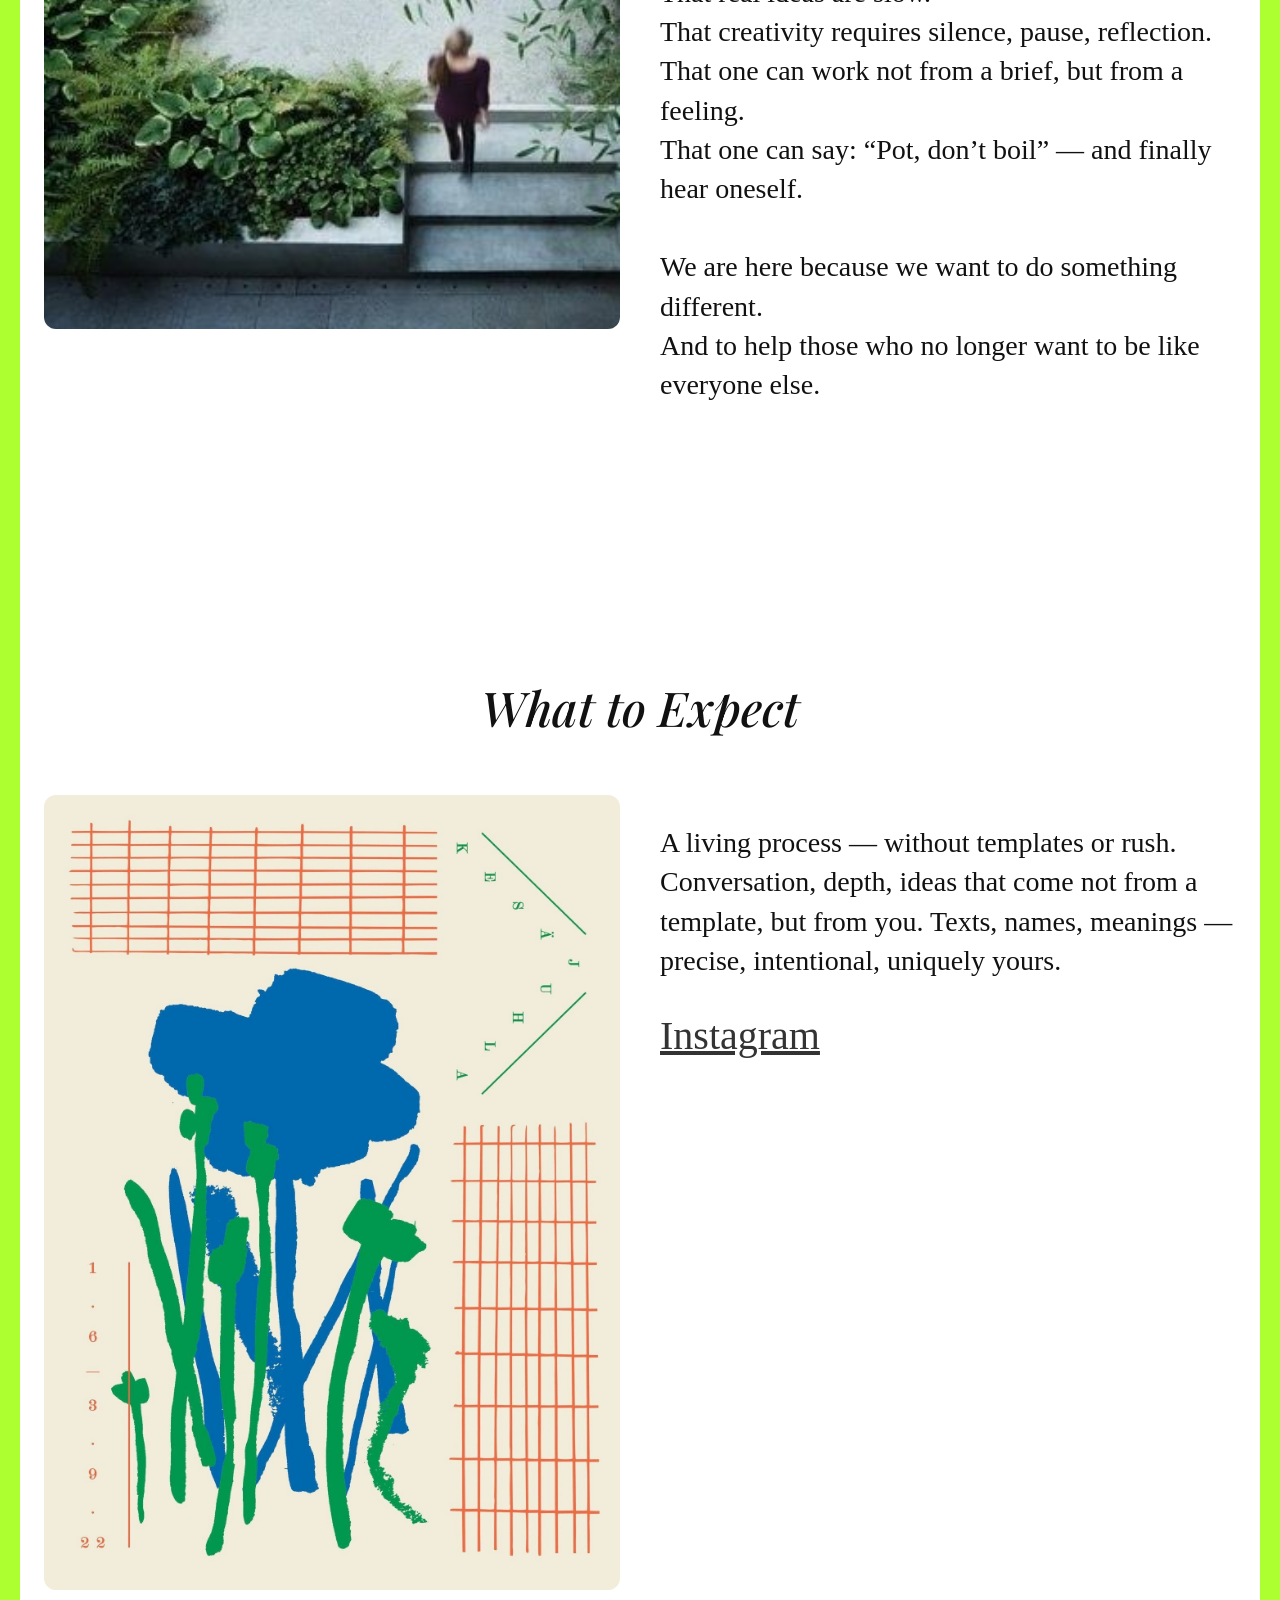
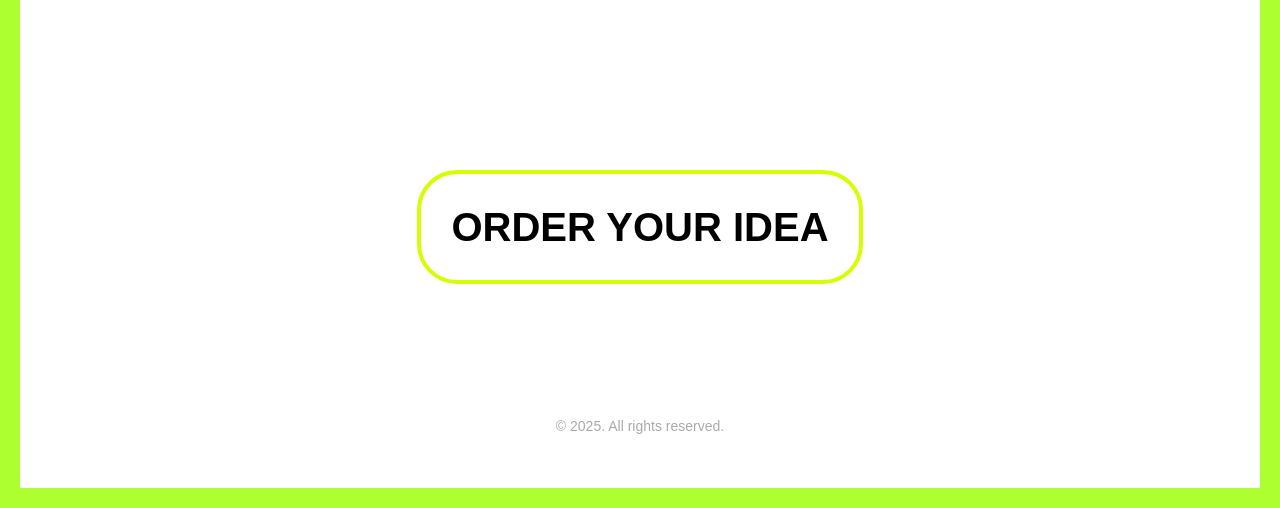
==== commit e6d8a55e: "Update index.html" ====
--- a/index.html
+++ b/index.html
@@ -78,7 +78,7 @@
 
         <!-- WHY SECTION -->
         <section id="why" class="quote">
-            <h3 class="animate delay-1">Why Pot, Don’t Boil?</h3>
+            <h3 class="animate delay-1">Why Lateral.idea?</h3>
             <div class="content-box">
                 <div class="image-box">
                     <img src="./Portfolio/photo1.jpeg" alt="photo" class="fade-in-img" />
@@ -114,7 +114,7 @@
                     <p>A living process — without templates or rush. Conversation, depth, ideas that come not from a
                         template, but from you. Texts, names, meanings — precise, intentional, uniquely yours.</p>
                     <p><a class="linktothreds" target="_blank"
-                            href="https://www.threads.com/@maybe.crazy.idea">Threads</a></p>
+                            href="https://www.instagram.com/lateral.idea/">Instagram</a></p>
                 </div>
             </div>
         </section>
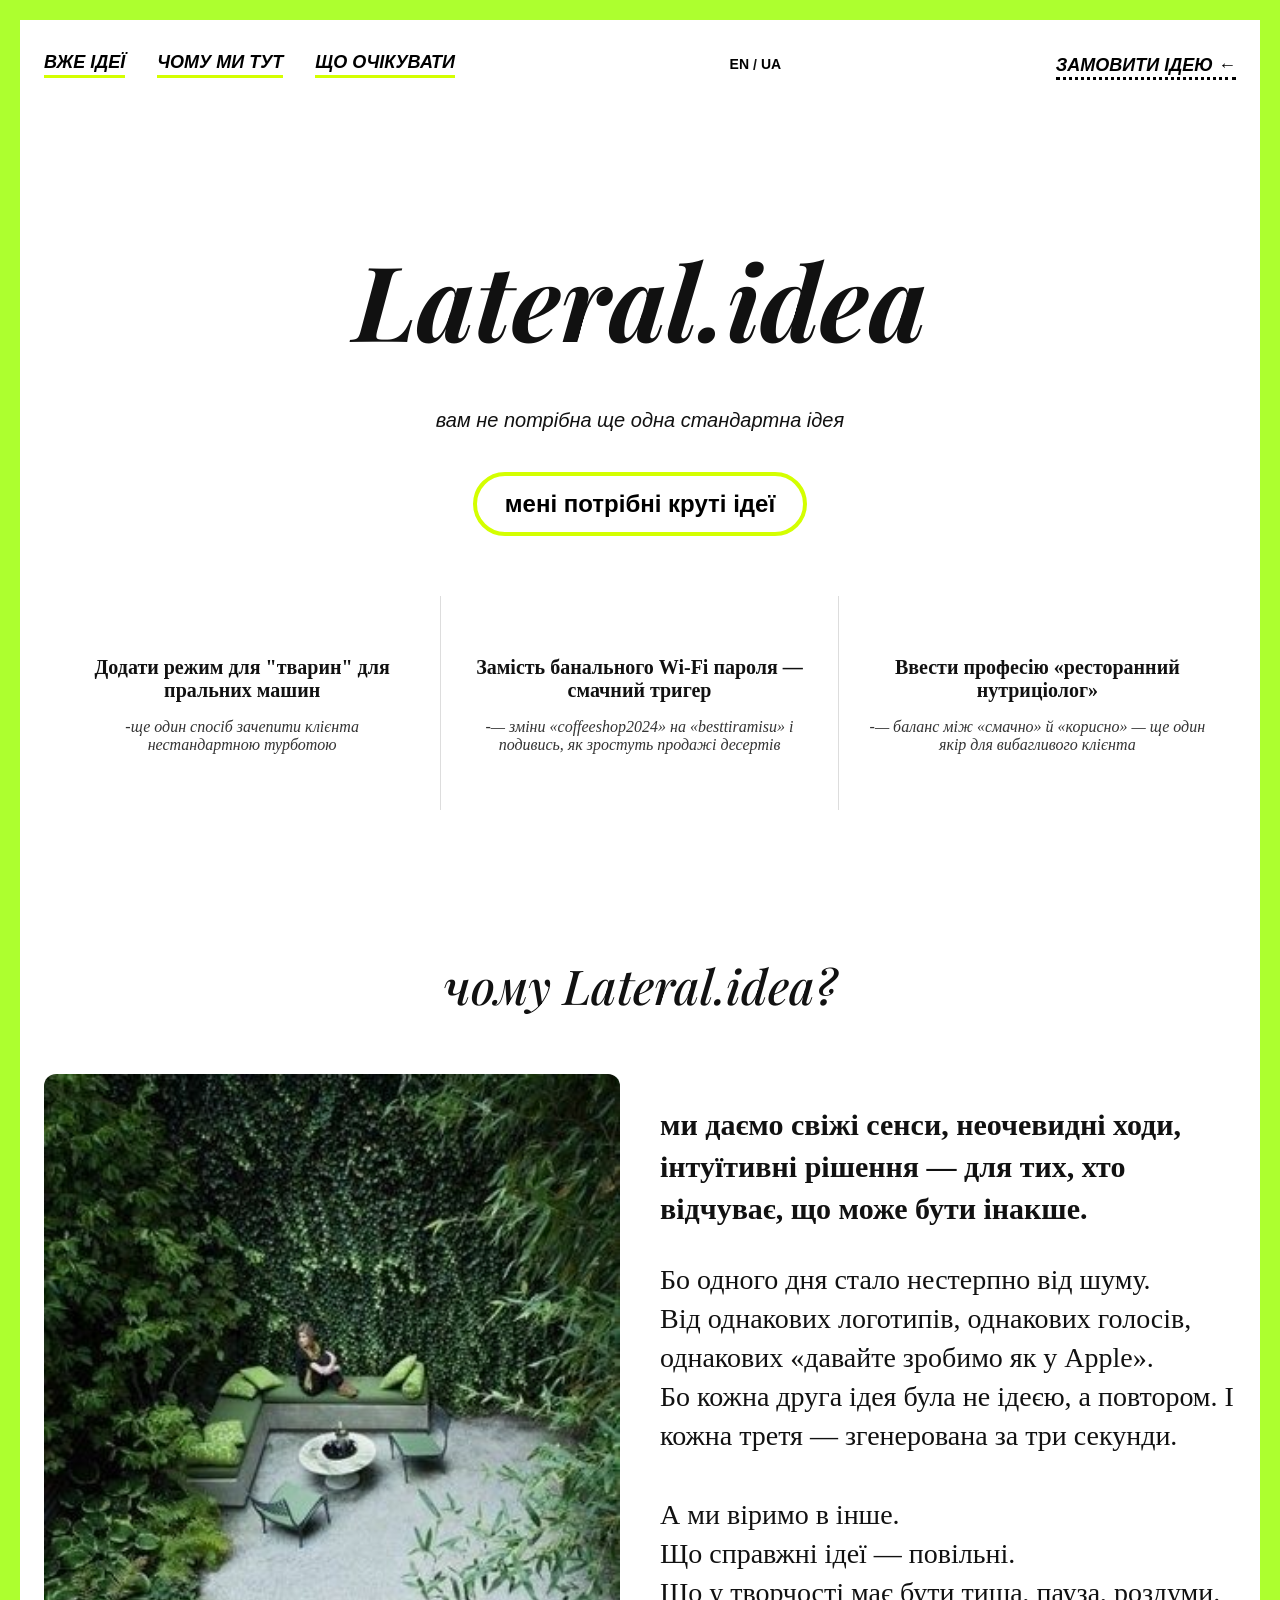
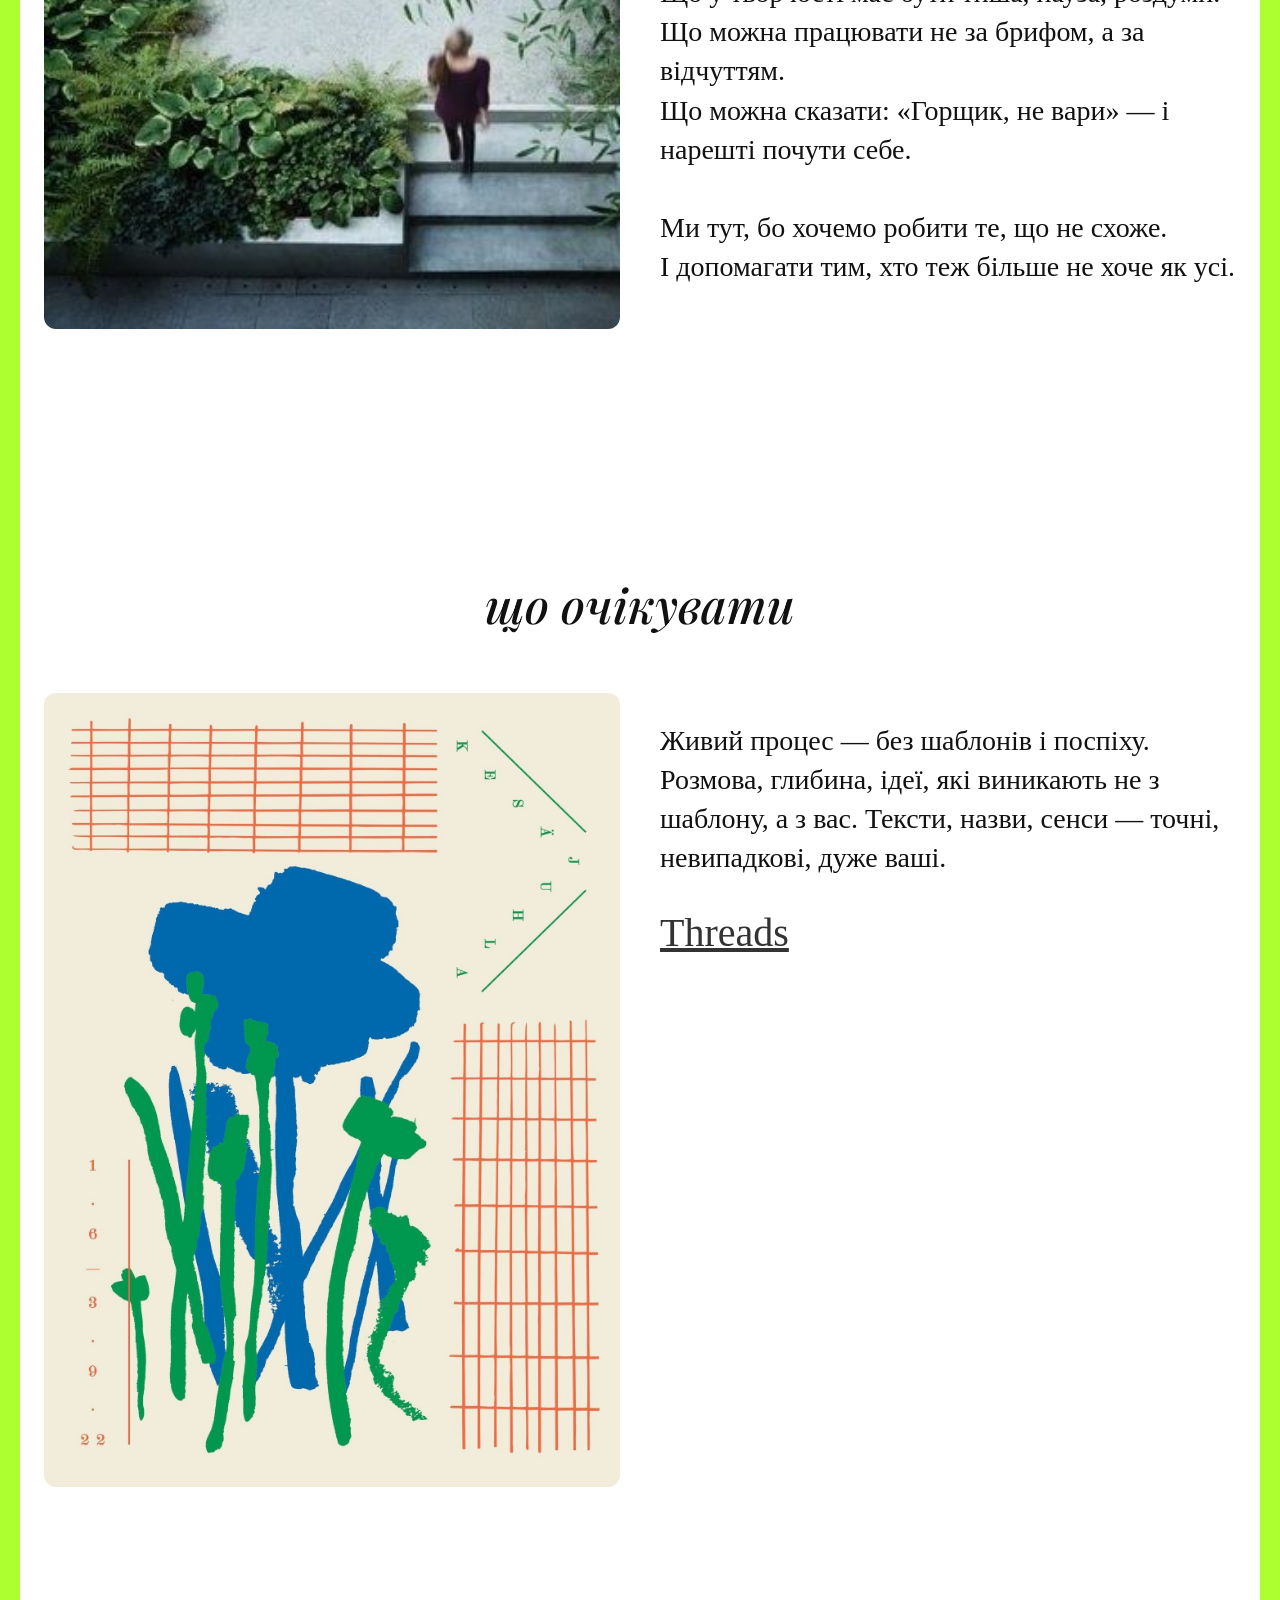
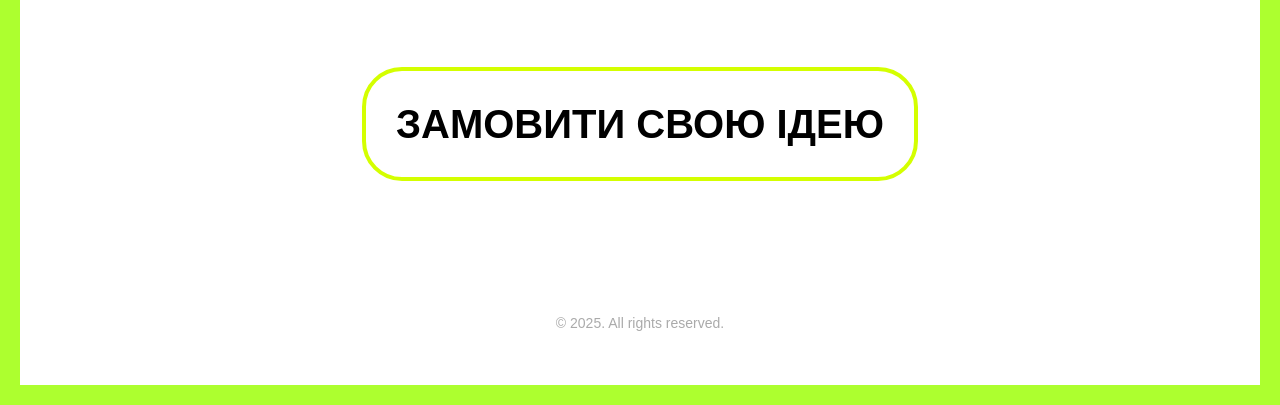
==== commit 0b39ef94: "Update index.html" ====
--- a/index.html
+++ b/index.html
@@ -1,19 +1,18 @@
 <!DOCTYPE html>
-<html lang="en">
+<html lang="uk">
 
 <head>
-    <meta charset="UTF-8" />
-    <meta name="viewport" content="width=device-width, initial-scale=1.0" />
+    <meta charset="UTF-8">
+    <meta name="viewport" content="width=device-width, initial-scale=1.0">
     <title>Lateral.idea</title>
-    <link rel="stylesheet" href="normalize.css" />
-    <link rel="stylesheet" href="style.css" />
-    <link rel="stylesheet" href="https://cdnjs.cloudflare.com/ajax/libs/font-awesome/4.7.0/css/font-awesome.min.css" />
-    <link rel="preconnect" href="https://fonts.googleapis.com" />
-    <link rel="preconnect" href="https://fonts.gstatic.com" crossorigin />
+    <link rel="stylesheet" href="normalize.css">
+    <link rel="stylesheet" href="https://cdnjs.cloudflare.com/ajax/libs/font-awesome/4.7.0/css/font-awesome.min.css">
+    <link rel="preconnect" href="https://fonts.googleapis.com">
+    <link rel="preconnect" href="https://fonts.gstatic.com" crossorigin>
     <link
         href="https://fonts.googleapis.com/css2?family=Playfair+Display:ital,wght@1,400;1,700&family=Mulish:wght@400;700;900&display=swap"
-        rel="stylesheet" />
-    <link rel="stylesheet" href="/Users/mariabereznaa/Downloads/Crazy.maybe.idea/English/style.css" />
+        rel="stylesheet">
+    <link rel="stylesheet" href="style.css">
     <link rel="icon" type="image/x-icon" href="/Portfolio/1.png" />
     <!-- Google tag (gtag.js) -->
     <script async src="https://www.googletagmanager.com/gtag/js?id=G-7G5XNEY357"></script>
@@ -24,6 +23,7 @@
         gtag('config', 'G-7G5XNEY357');
     </script>
 </head>
+</head>
 
 <body>
     <div class="body-wrapper">
@@ -31,16 +31,16 @@
         <nav class="nav-highlighted animate delay-1">
             <div class="nav-wrapper">
                 <div class="nav-left" id="nav-links">
-                    <a href="#services">Already Ideas</a>
-                    <a href="#why">Why We're Here</a>
-                    <a href="#how">What to Expect</a>
+                    <a href="#services">вже ідеї</a>
+                    <a href="#why">чому ми тут</a>
+                    <a href="#how">що очікувати</a>
                 </div>
-                <div class="lang-switcher">
-                    <a href="https://maybe-crazy-idea-en.netlify.app/" class="lang-link" data-lang="en">EN</a> /
-                    <a href="https://maybe-crazy-idea-uk.netlify.app/" class="lang-link" data-lang="ua">UA</a>
+             <div class="lang-switcher">
+                    <a href="https://lateral-idea-en.netlify.app/" class="lang-link" data-lang="en">EN</a> /
+                    <a href="https://lateral-idea-uk.netlify.app/" class="lang-link" data-lang="ua">UA</a>
                 </div>
                 <div class="nav-right">
-                    <a href="#cta" class="cta">Request an Idea ←</a>
+                    <a href="#cta" class="cta">замовити ідею ←</a>
                 </div>
                 <div class="burger" onclick="toggleMenu()">
                     <span></span>
@@ -49,12 +49,13 @@
                 </div>
             </div>
         </nav>
+
         <!-- HERO SECTION -->
         <header class="hero animate delay-2">
             <div class="hero-content">
                 <h1 class="animate delay-2">Lateral.idea</h1>
-                <p class="main-text animate delay-3">you don’t need another generic idea</p>
-                <div class="cta"><a href="#services">I need great ideas</a></div>
+                <p class="main-text animate delay-3">вам не потрібна ще одна стандартна ідея</p>
+                <div class="cta"><a href="#services">мені потрібні круті ідеї</a></div>
             </div>
         </header>
 
@@ -62,59 +63,59 @@
         <section id="services">
             <div class="solutions-gallery">
                 <div class="idea-box animate delay-1">
-                    <p>Add a "pets" mode to washing machines</p>
-                    <p>– another way to show customers your unconventional care</p>
+                    <p>Додати режим для "тварин" для пральних машин</p>
+                    <p>-ще один спосіб зачепити клієнта нестандартною турботою</p>
                 </div>
                 <div class="idea-box animate delay-2">
-                    <p>Replace the boring Wi-Fi password with a tasty trigger</p>
-                    <p>– change “coffeeshop2024” to “besttiramisu” and watch dessert sales grow</p>
+                    <p>Замість банального Wi-Fi пароля — смачний тригер</p>
+                    <p>-— зміни «coffeeshop2024» на «besttiramisu» і подивись, як зростуть продажі десертів</p>
                 </div>
                 <div class="idea-box animate delay-3">
-                    <p>Restaurant nutritionist — a new specialty for mindful food experts</p>
-                    <p>– help guests navigate the menu and choose truly healthy options</p>
+                    <p>Ввести професію «ресторанний нутриціолог»</p>
+                    <p>-— баланс між «смачно» й «корисно» — ще один якір для вибагливого клієнта</p>
                 </div>
             </div>
         </section>
 
         <!-- WHY SECTION -->
         <section id="why" class="quote">
-            <h3 class="animate delay-1">Why Lateral.idea?</h3>
+            <h3 class="animate delay-1">чому Lateral.idea?</h3>
             <div class="content-box">
                 <div class="image-box">
                     <img src="./Portfolio/photo1.jpeg" alt="photo" class="fade-in-img" />
                 </div>
                 <div class="text-box animate delay-2">
-                    <p class="main">We bring fresh meanings, unexpected moves, intuitive solutions — for those who feel
-                        things could be different.</p>
-                    <p><span>
-                            Because one day, the noise became unbearable.<br>
-                            From identical logos, identical voices, identical “let’s make it like Apple.”<br>
-                            Because every second idea was not an idea, but a repetition. And every third — generated in
-                            three seconds.<br><br>
-                            But we believe in something else.<br>
-                            That real ideas are slow.<br>
-                            That creativity requires silence, pause, reflection.<br>
-                            That one can work not from a brief, but from a feeling.<br>
-                            That one can say: “Pot, don’t boil” — and finally hear oneself.<br><br>
-                            We are here because we want to do something different.<br>
-                            And to help those who no longer want to be like everyone else.<br>
-                        </span></p>
+                    <p class="main">ми даємо свіжі сенси, неочевидні ходи, інтуїтивні рішення — для тих, хто відчуває,
+                        що може бути
+                        інакше.</p>
+                    <p><span>Бо
+                            одного дня стало нестерпно від шуму.<br>Від однакових логотипів, однакових голосів,
+                            однакових «давайте зробимо як у
+                            Apple».<br>Бо кожна друга ідея була не ідеєю, а повтором. І кожна третя — згенерована за три
+                            секунди.<br><br>А ми
+                            віримо в інше.<br>Що справжні ідеї — повільні.<br>Що у творчості має бути тиша, пауза,
+                            роздуми.<br>Що можна
+                            працювати не за брифом, а за відчуттям.<br>Що можна сказати: «Горщик, не вари» — і нарешті
+                            почути себе.<br><br>Ми
+                            тут, бо хочемо робити те, що не схоже.<br>І допомагати тим, хто теж більше не хоче як
+                            усі.<br></span></p>
                 </div>
             </div>
         </section>
 
         <!-- HOW SECTION -->
         <section id="how" class="quote">
-            <h3 class="animate delay-1">What to Expect</h3>
+            <h3 class="animate delay-1">що очікувати</h3>
             <div class="content-box">
                 <div class="image-box">
                     <img src="./Portfolio/0943ffcb-aa36-4772-901c-c6efb327e857.jpeg" alt="photo" class="fade-in-img" />
                 </div>
                 <div class="text-box animate delay-2">
-                    <p>A living process — without templates or rush. Conversation, depth, ideas that come not from a
-                        template, but from you. Texts, names, meanings — precise, intentional, uniquely yours.</p>
+                    <p>Живий процес — без шаблонів і поспіху. Розмова, глибина, ідеї, які виникають не з шаблону, а з
+                        вас.
+                        Тексти, назви, сенси — точні, невипадкові, дуже ваші.</p>
                     <p><a class="linktothreds" target="_blank"
-                            href="https://www.instagram.com/lateral.idea/">Instagram</a></p>
+                            href="https://www.threads.com/@maybe.crazy.idea">Threads</a></p>
                 </div>
             </div>
         </section>
@@ -122,10 +123,9 @@
         <!-- CONTACT SECTION -->
         <section id="contact">
             <div class="cta animate delay-2">
-                <a href="#cta">Order your idea</a>
+                <a href="#cta">Замовити свою ідею</a>
+                <div id="cta" class="cta-form" data-tf-live="01JXQATDWZ0HKBRX70EZ4WW7P7"></div>
             </div>
-            <div data-tf-live="01K0MAEWBSJ155NXXZTCVPHKXH"></div>
-            <script src="//embed.typeform.com/next/embed.js"></script>
         </section>
 
         <!-- FOOTER -->
@@ -135,8 +135,8 @@
     </div>
 
     <script src="https://ajax.googleapis.com/ajax/libs/jquery/3.7.1/jquery.min.js"></script>
+    <script src="//embed.typeform.com/next/embed.js"></script>
     <script src="script.js"></script>
-   
 </body>
 
 </html>
